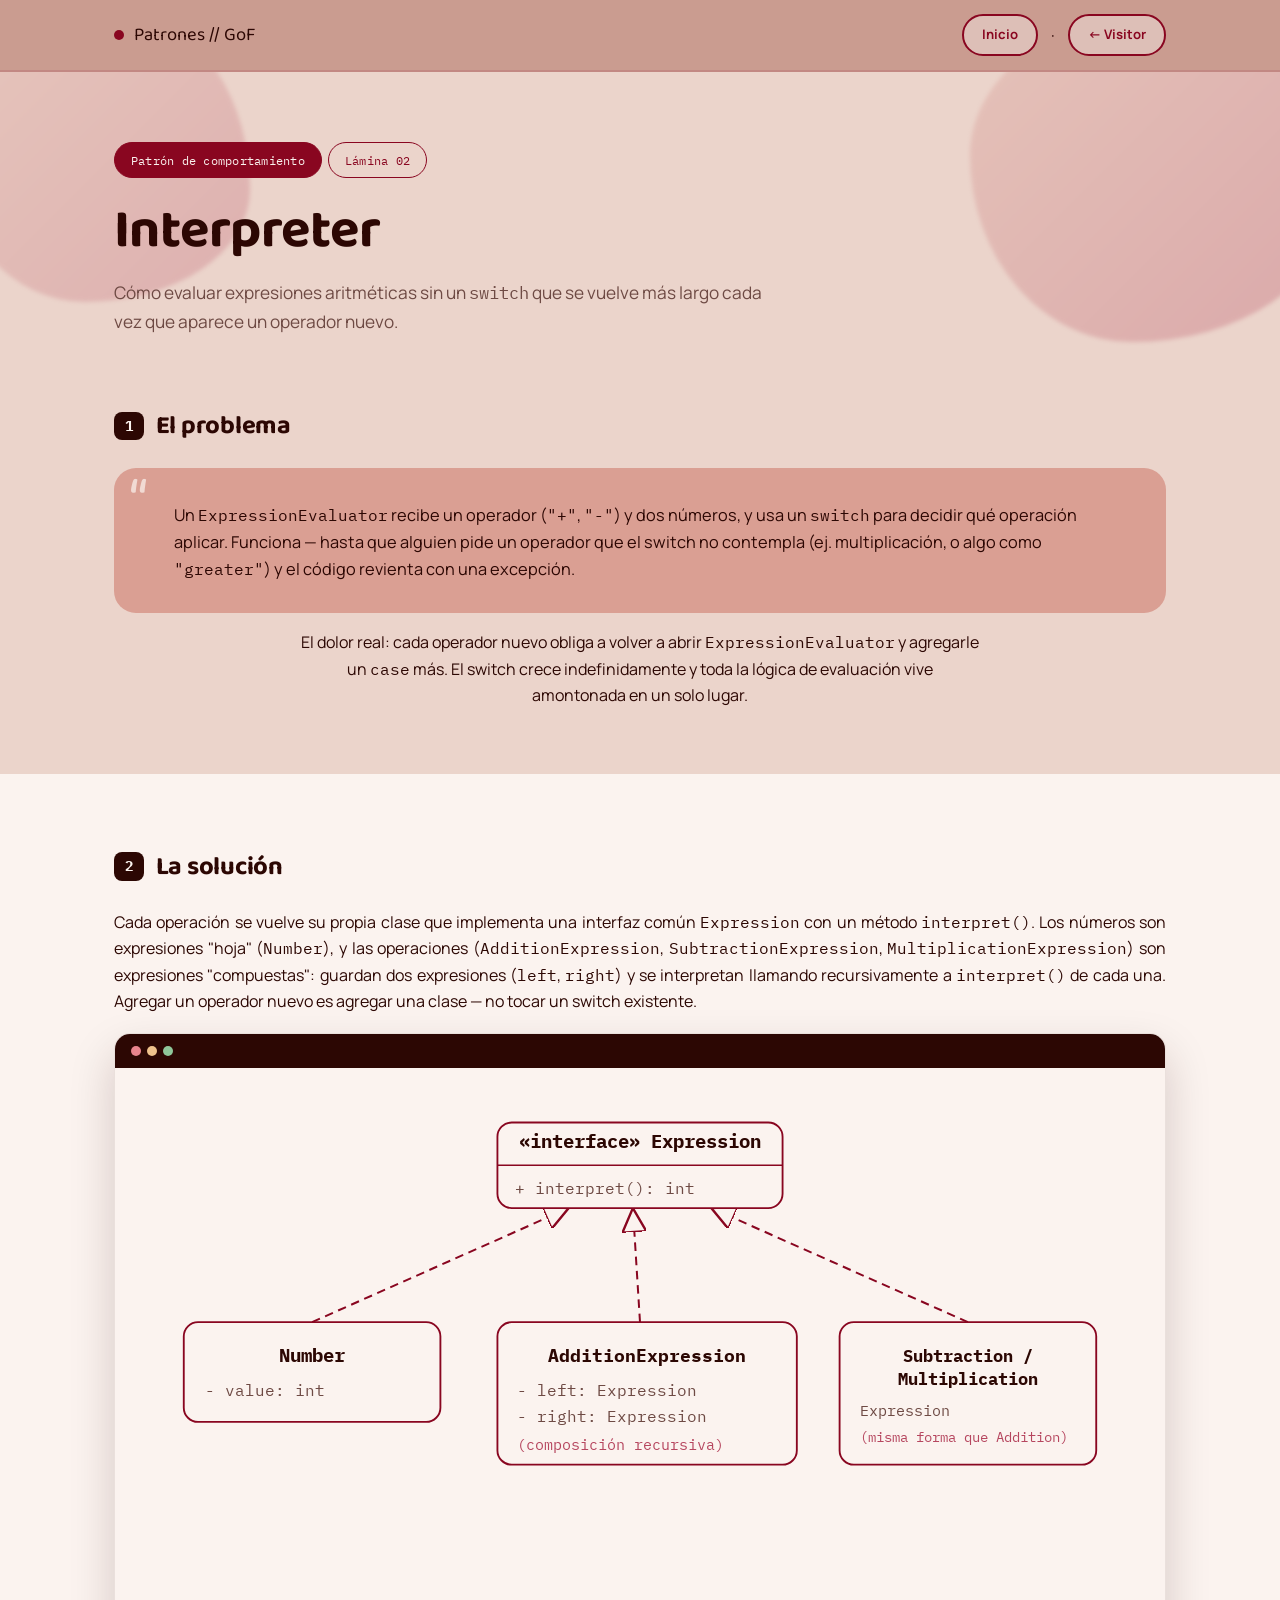
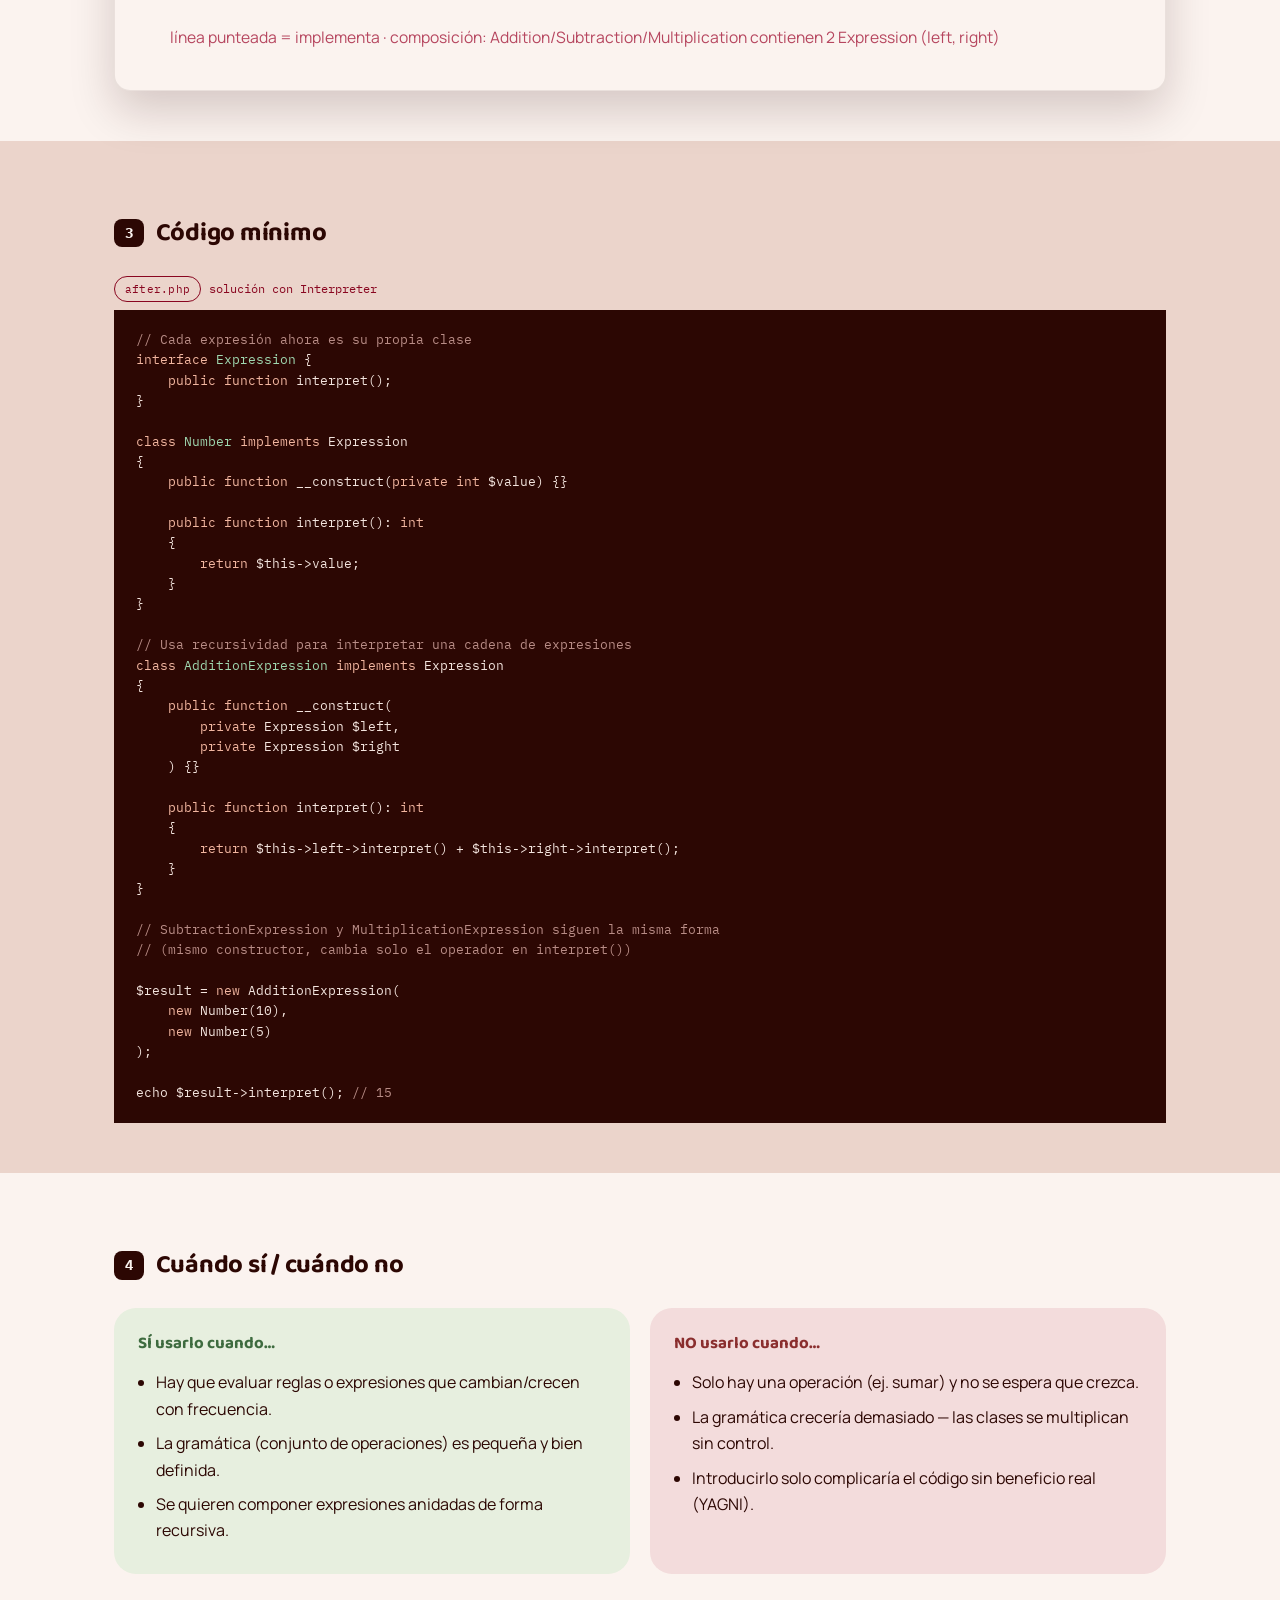
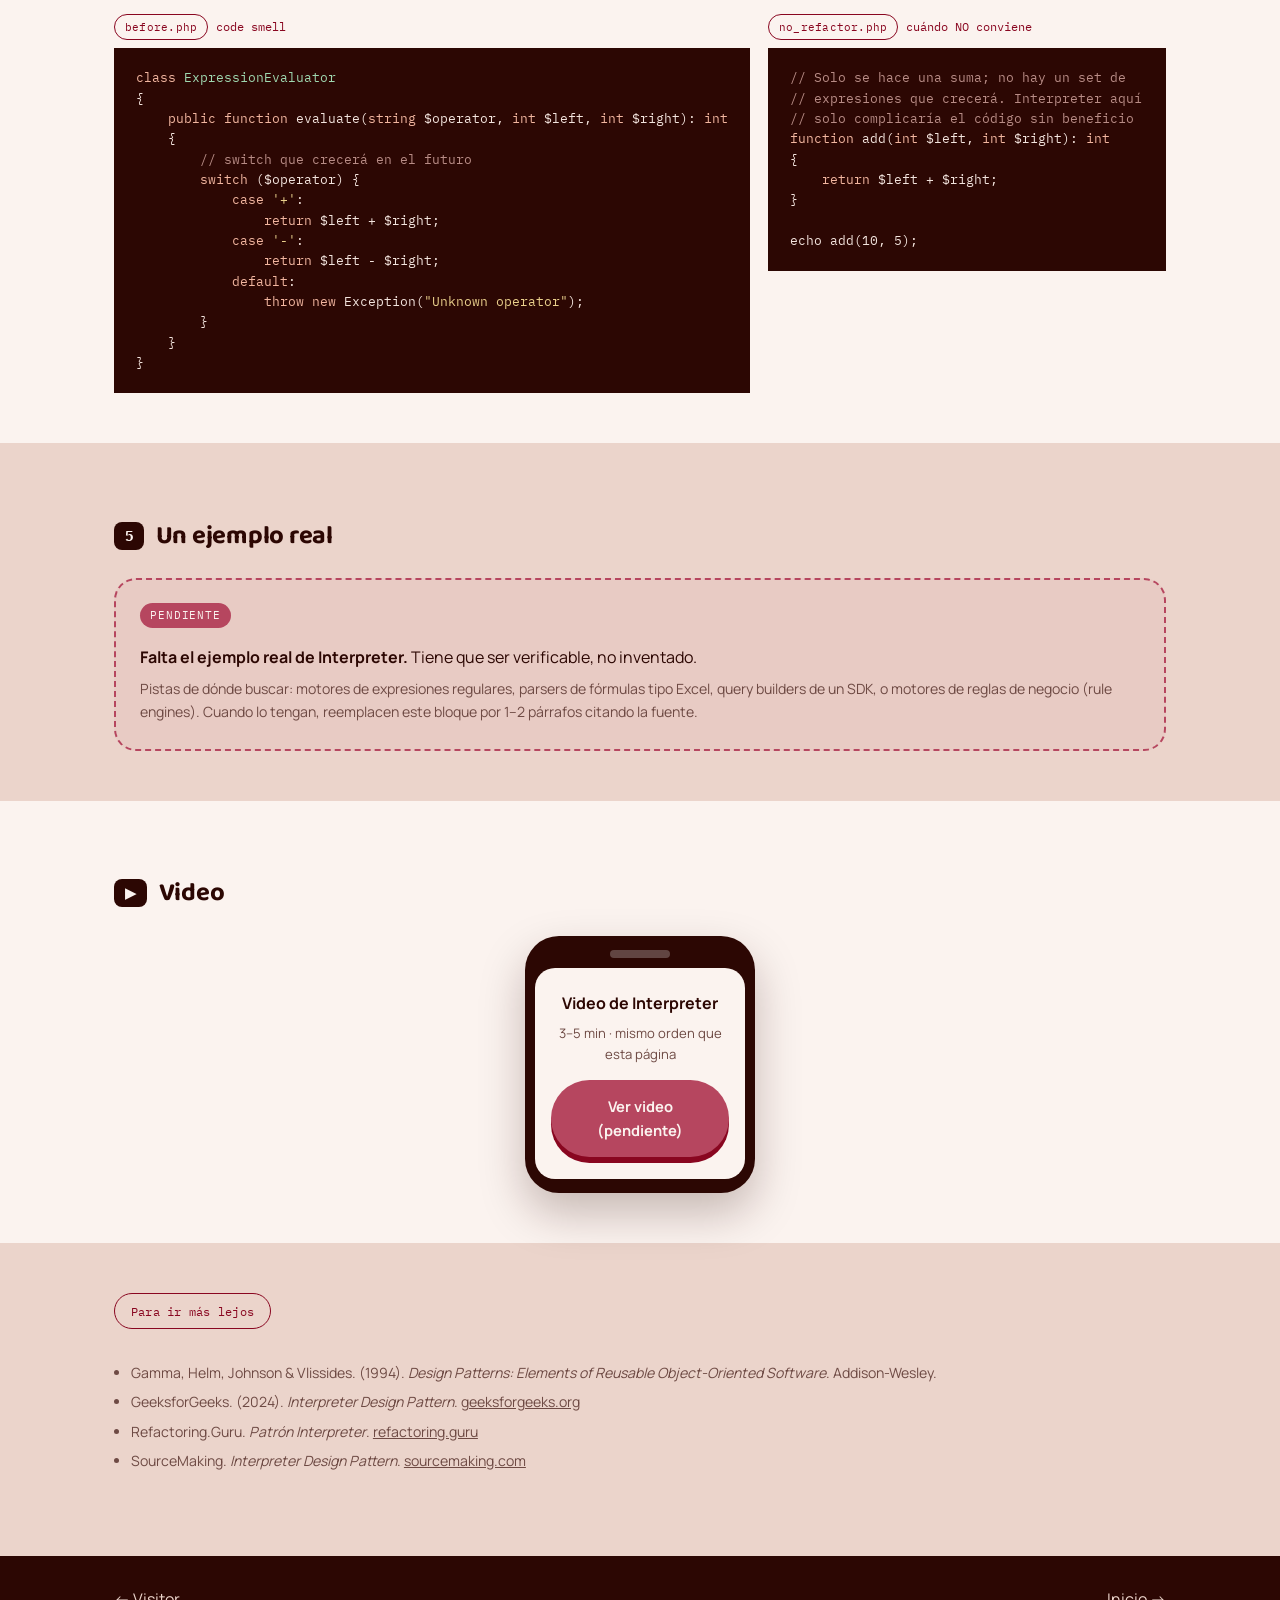
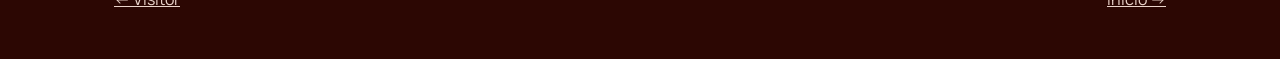
==== interpreter.html @ 47b6f1de "Inicio de sitio patrones" ====
<!doctype html>
<html lang="es">
<head>
<meta charset="UTF-8">
<meta name="viewport" content="width=device-width, initial-scale=1">
<title>Interpreter — Patrones de Diseño</title>
<meta name="description" content="Patrón de diseño Interpreter: el problema, la solución, código mínimo, cuándo usarlo y un ejemplo real.">
<link rel="stylesheet" href="style.css">
</head>
<body>

<header class="site">
  <div class="wrap">
    <div class="brand"><span class="dot"></span> Patrones // GoF</div>
    <nav class="crumbs"><a href="index.html">Inicio</a> &nbsp;·&nbsp; <a href="visitor.html">← Visitor</a></nav>
  </div>
</header>

<main>
  <section class="hero" style="padding-bottom:20px;">
    <div class="blob b1" style="opacity:.3;"></div>
    <div class="blob b2" style="opacity:.25;"></div>
    <div class="wrap">
      <div class="pill-combo">
        <span class="pill solid">Patrón de comportamiento</span>
        <span class="pill">Lámina 02</span>
      </div>
      <h1>Interpreter</h1>
      <p class="lead">Cómo evaluar expresiones aritméticas sin un <code>switch</code>
        que se vuelve más largo cada vez que aparece un operador nuevo.</p>
    </div>
  </section>

  <section class="block" style="padding-top:10px;">
    <div class="wrap">
      <h2><span class="idx">1</span> El problema</h2>
      <div class="bigquote">
        <p>
          Un <code>ExpressionEvaluator</code> recibe un operador (<code>"+"</code>,
          <code>"-"</code>) y dos números, y usa un <code>switch</code> para decidir qué
          operación aplicar. Funciona — hasta que alguien pide un operador que el switch no
          contempla (ej. multiplicación, o algo como <code>"greater"</code>) y el código
          revienta con una excepción.
        </p>
      </div>
      <div class="body center">
        <p>
          El dolor real: cada operador nuevo obliga a volver a abrir
          <code>ExpressionEvaluator</code> y agregarle un <code>case</code> más. El switch
          crece indefinidamente y toda la lógica de evaluación vive amontonada en un solo
          lugar.
        </p>
      </div>
    </div>
  </section>

  <section class="block tint">
    <div class="wrap">
      <h2><span class="idx">2</span> La solución</h2>
      <div class="body wide">
        <p>
          Cada operación se vuelve su propia clase que implementa una interfaz común
          <code>Expression</code> con un método <code>interpret()</code>. Los números son
          expresiones "hoja" (<code>Number</code>), y las operaciones
          (<code>AdditionExpression</code>, <code>SubtractionExpression</code>,
          <code>MultiplicationExpression</code>) son expresiones "compuestas": guardan dos
          expresiones (<code>left</code>, <code>right</code>) y se interpretan llamando
          recursivamente a <code>interpret()</code> de cada una. Agregar un operador nuevo es
          agregar una clase — no tocar un switch existente.
        </p>
      </div>

      <div class="diagram-wrap">
        <div class="device-frame browser">
          <div class="chrome"><span></span><span></span><span></span></div>
          <div class="screen">
            <div class="diagram">
              <svg viewBox="0 0 700 400" xmlns="http://www.w3.org/2000/svg" role="img" aria-label="Diagrama de clases del patrón Interpreter aplicado a expresiones aritméticas">
                <defs>
                  <marker id="tri-i" markerWidth="14" markerHeight="12" refX="12" refY="6" orient="auto">
                    <path d="M0,0 L12,6 L0,12 Z" fill="#FBF3EF" stroke="#890620" stroke-width="1.2"/>
                  </marker>
                </defs>

                <!-- realization arrows -->
                <line x1="120" y1="160" x2="300" y2="80" stroke="#890620" stroke-width="1.4" stroke-dasharray="6 4" marker-end="url(#tri-i)"/>
                <line x1="350" y1="160" x2="345" y2="80" stroke="#890620" stroke-width="1.4" stroke-dasharray="6 4" marker-end="url(#tri-i)"/>
                <line x1="580" y1="160" x2="400" y2="80" stroke="#890620" stroke-width="1.4" stroke-dasharray="6 4" marker-end="url(#tri-i)"/>

                <g font-family="IBM Plex Mono">
                  <!-- Expression -->
                  <rect x="250" y="20" width="200" height="60" rx="10" fill="#FBF3EF" stroke="#890620" stroke-width="1.3"/>
                  <line x1="250" y1="50" x2="450" y2="50" stroke="#890620" stroke-width="1"/>
                  <text x="350" y="38" text-anchor="middle" fill="#2C0703" font-size="13.5" font-weight="700">«interface» Expression</text>
                  <text x="262" y="70" fill="#6E4A44" font-size="11">+ interpret(): int</text>

                  <!-- Number -->
                  <rect x="30" y="160" width="180" height="70" rx="10" fill="#FBF3EF" stroke="#890620" stroke-width="1.3"/>
                  <text x="120" y="188" text-anchor="middle" fill="#2C0703" font-size="13" font-weight="700">Number</text>
                  <text x="45" y="212" fill="#6E4A44" font-size="11">- value: int</text>

                  <!-- AdditionExpression -->
                  <rect x="250" y="160" width="210" height="100" rx="10" fill="#FBF3EF" stroke="#890620" stroke-width="1.3"/>
                  <text x="355" y="188" text-anchor="middle" fill="#2C0703" font-size="12.5" font-weight="700">AdditionExpression</text>
                  <text x="264" y="212" fill="#6E4A44" font-size="11">- left: Expression</text>
                  <text x="264" y="230" fill="#6E4A44" font-size="11">- right: Expression</text>
                  <text x="264" y="250" fill="#B6465F" font-size="10.5">(composición recursiva)</text>

                  <!-- Subtraction / Multiplication -->
                  <rect x="490" y="160" width="180" height="100" rx="10" fill="#FBF3EF" stroke="#890620" stroke-width="1.3"/>
                  <text x="580" y="188" text-anchor="middle" fill="#2C0703" font-size="12" font-weight="700">Subtraction /</text>
                  <text x="580" y="204" text-anchor="middle" fill="#2C0703" font-size="12" font-weight="700">Multiplication</text>
                  <text x="504" y="226" fill="#6E4A44" font-size="10.5">Expression</text>
                  <text x="504" y="244" fill="#B6465F" font-size="10">(misma forma que Addition)</text>
                </g>
                <text x="20" y="385" fill="#B6465F" font-size="11">línea punteada = implementa · composición: Addition/Subtraction/Multiplication contienen 2 Expression (left, right)</text>
              </svg>
            </div>
          </div>
        </div>
      </div>
    </div>
  </section>

  <section class="block">
    <div class="wrap">
      <h2><span class="idx">3</span> Código mínimo</h2>
      <div class="codewindow">
        <div class="label"><span class="pill">after.php</span> solución con Interpreter</div>
        <pre><span class="cm">// Cada expresión ahora es su propia clase</span>
<span class="kw">interface</span> <span class="cls">Expression</span> {
    <span class="kw">public function</span> interpret();
}

<span class="kw">class</span> <span class="cls">Number</span> <span class="kw">implements</span> Expression
{
    <span class="kw">public function</span> __construct(<span class="kw">private int</span> $value) {}

    <span class="kw">public function</span> interpret(): <span class="kw">int</span>
    {
        <span class="kw">return</span> $this->value;
    }
}

<span class="cm">// Usa recursividad para interpretar una cadena de expresiones</span>
<span class="kw">class</span> <span class="cls">AdditionExpression</span> <span class="kw">implements</span> Expression
{
    <span class="kw">public function</span> __construct(
        <span class="kw">private</span> Expression $left,
        <span class="kw">private</span> Expression $right
    ) {}

    <span class="kw">public function</span> interpret(): <span class="kw">int</span>
    {
        <span class="kw">return</span> $this->left->interpret() + $this->right->interpret();
    }
}

<span class="cm">// SubtractionExpression y MultiplicationExpression siguen la misma forma</span>
<span class="cm">// (mismo constructor, cambia solo el operador en interpret())</span>

$result = <span class="kw">new</span> AdditionExpression(
    <span class="kw">new</span> Number(10),
    <span class="kw">new</span> Number(5)
);

echo $result->interpret(); <span class="cm">// 15</span></pre>
      </div>
    </div>
  </section>

  <section class="block tint">
    <div class="wrap">
      <h2><span class="idx">4</span> Cuándo sí / cuándo no</h2>
      <div class="grid2">
        <div class="col si">
          <h4>SÍ usarlo cuando…</h4>
          <ul>
            <li>Hay que evaluar reglas o expresiones que cambian/crecen con frecuencia.</li>
            <li>La gramática (conjunto de operaciones) es pequeña y bien definida.</li>
            <li>Se quieren componer expresiones anidadas de forma recursiva.</li>
          </ul>
        </div>
        <div class="col no">
          <h4>NO usarlo cuando…</h4>
          <ul>
            <li>Solo hay una operación (ej. sumar) y no se espera que crezca.</li>
            <li>La gramática crecería demasiado — las clases se multiplican sin control.</li>
            <li>Introducirlo solo complicaría el código sin beneficio real (YAGNI).</li>
          </ul>
        </div>
      </div>

      <div class="codepair">
        <div class="codewindow">
          <div class="label"><span class="pill">before.php</span> code smell</div>
          <pre><span class="kw">class</span> <span class="cls">ExpressionEvaluator</span>
{
    <span class="kw">public function</span> evaluate(<span class="kw">string</span> $operator, <span class="kw">int</span> $left, <span class="kw">int</span> $right): <span class="kw">int</span>
    {
        <span class="cm">// switch que crecerá en el futuro</span>
        <span class="kw">switch</span> ($operator) {
            <span class="kw">case</span> <span class="str">'+'</span>:
                <span class="kw">return</span> $left + $right;
            <span class="kw">case</span> <span class="str">'-'</span>:
                <span class="kw">return</span> $left - $right;
            <span class="kw">default</span>:
                <span class="kw">throw new</span> Exception(<span class="str">"Unknown operator"</span>);
        }
    }
}</pre>
        </div>
        <div class="codewindow">
          <div class="label"><span class="pill">no_refactor.php</span> cuándo NO conviene</div>
          <pre><span class="cm">// Solo se hace una suma; no hay un set de
// expresiones que crecerá. Interpreter aquí
// solo complicaría el código sin beneficio</span>
<span class="kw">function</span> add(<span class="kw">int</span> $left, <span class="kw">int</span> $right): <span class="kw">int</span>
{
    <span class="kw">return</span> $left + $right;
}

echo add(10, 5);</pre>
        </div>
      </div>
    </div>
  </section>

  <section class="block">
    <div class="wrap">
      <h2><span class="idx">5</span> Un ejemplo real</h2>
      <div class="pending">
        <span class="flag">Pendiente</span>
        <p><strong>Falta el ejemplo real de Interpreter.</strong> Tiene que ser verificable, no inventado.</p>
        <p class="howto">Pistas de dónde buscar: motores de expresiones regulares, parsers de
          fórmulas tipo Excel, query builders de un SDK, o motores de reglas de negocio (rule
          engines). Cuando lo tengan, reemplacen este bloque por 1–2 párrafos citando la fuente.</p>
      </div>
    </div>
  </section>

  <section class="block tint">
    <div class="wrap">
      <h2><span class="idx">▶</span> Video</h2>
      <div class="videoblock">
        <div class="device-frame phone">
          <div class="notch"></div>
          <div class="screen">
            <strong>Video de Interpreter</strong>
            <span>3–5 min · mismo orden que esta página</span>
            <!-- PENDIENTE: reemplazar href="#" por el link real -->
            <a class="btn primary" href="#" target="_blank" rel="noopener" style="width:100%; justify-content:center;">Ver video (pendiente)</a>
          </div>
        </div>
      </div>
    </div>
  </section>

  <section class="block">
    <div class="wrap">
      <div class="pill-combo"><span class="pill">Para ir más lejos</span></div>
      <ul class="sources">
        <li>Gamma, Helm, Johnson &amp; Vlissides. (1994). <em>Design Patterns: Elements of Reusable Object-Oriented Software</em>. Addison-Wesley.</li>
        <li>GeeksforGeeks. (2024). <em>Interpreter Design Pattern</em>. <a href="https://www.geeksforgeeks.org/interpreter-design-pattern/" target="_blank" rel="noopener">geeksforgeeks.org</a></li>
        <li>Refactoring.Guru. <em>Patrón Interpreter</em>. <a href="https://refactoring.guru/es/design-patterns/interpreter" target="_blank" rel="noopener">refactoring.guru</a></li>
        <li>SourceMaking. <em>Interpreter Design Pattern</em>. <a href="https://sourcemaking.com/design_patterns/interpreter" target="_blank" rel="noopener">sourcemaking.com</a></li>
      </ul>
    </div>
  </section>
</main>

<footer class="site">
  <div class="wrap">
    <a href="visitor.html">← Visitor</a>
    <a href="index.html">Inicio →</a>
  </div>
</footer>

</body>
</html>
---- style.css ----
/* ============================================================
   PATRONES DE DISEÑO — hoja de estilos
   Paleta: almond-silk / rosy-taupe / berry-crush / burgundy / rich-mahogany
   Estilo: cálido, tarjetas de color sólido, ventanas "mockup"
   (navegador / celular), píldoras de dos tonos, citas grandes.
   ============================================================ */

@import url('https://fonts.googleapis.com/css2?family=Baloo+2:wght@500;700;800&family=Manrope:wght@400;500;600;700;800&family=IBM+Plex+Mono:wght@400;500;600;700&display=swap');

:root{
  --almond-silk:   #EBD4CB;
  --rosy-taupe:    #DA9F93;
  --berry-crush:   #B6465F;
  --burgundy:      #890620;
  --rich-mahogany: #2C0703;

  --ink:    var(--rich-mahogany);
  --muted:  #6E4A44;
  --paper:  #FBF3EF;
  --radius: 22px;
  --maxw:   1100px;
}

*{ box-sizing: border-box; }
html{ scroll-behavior: smooth; }

body{
  margin:0;
  background: var(--almond-silk);
  color: var(--ink);
  font-family: 'Manrope', system-ui, sans-serif;
  line-height: 1.65;
  -webkit-font-smoothing: antialiased;
}

h1,h2,h3,.display{ font-family: 'Baloo 2', system-ui, sans-serif; font-weight:700; letter-spacing:-.01em; }
.mono, code{ font-family: 'IBM Plex Mono', ui-monospace, monospace; }

a{ color: var(--burgundy); }
a:focus-visible, button:focus-visible{ outline: 2px solid var(--berry-crush); outline-offset:3px; }

.wrap{ max-width: var(--maxw); margin:0 auto; padding: 0 24px; }

/* ---------- nav ---------- */
header.site{
  position: sticky; top:0; z-index: 30;
  background: rgba(199,151,139,0.92);
  backdrop-filter: blur(8px);
  border-bottom: 2px solid rgba(137,6,32,0.12);
  padding: 14px 0;
}
header.site .wrap{ display:flex; align-items:center; justify-content:space-between; gap:16px; flex-wrap:wrap; }
.brand{ display:flex; align-items:center; gap:10px; font-family:'Baloo 2'; font-size:1.15rem; color: var(--rich-mahogany); }
.brand .dot{ width:10px; height:10px; border-radius:50%; background: var(--burgundy); display:inline-block; }
nav.crumbs{ display:flex; align-items:center; gap:10px; flex-wrap:wrap; }
nav.crumbs a{
  display:inline-flex; align-items:center;
  padding: 8px 18px; border-radius: 999px;
  border: 2px solid var(--burgundy); color: var(--burgundy);
  font-family:'Manrope'; font-weight:700; font-size:.82rem;
  text-decoration:none; background: rgba(251,243,239,0.4);
  transition: transform .15s ease, background .15s ease, color .15s ease;
}
nav.crumbs a:hover{
  background: var(--burgundy); color: var(--paper);
  text-decoration:none; transform: translateY(-1px);
}

/* ---------- pill badges (two-tone, like "Talk (Nerdy) to Us") ---------- */
.pill-combo{ display:inline-flex; align-items:center; gap:6px; margin-bottom: 18px; flex-wrap:wrap; }
.pill{
  display:inline-block; padding: 7px 16px; border-radius: 999px;
  font-family:'IBM Plex Mono'; font-size:.78rem; letter-spacing:.02em;
  border: 1.5px solid var(--burgundy); color: var(--burgundy);
}
.pill.solid{ background: var(--burgundy); color: var(--paper); border-color: var(--burgundy); }
.pill.taupe{ background: var(--rosy-taupe); border-color: var(--rosy-taupe); color: var(--rich-mahogany); }

/* ---------- buttons ---------- */
.btn{
  display:inline-flex; align-items:center; gap:8px;
  padding: 12px 22px; border-radius: 999px;
  font-family:'Manrope'; font-weight:700; font-size:.92rem;
  text-decoration:none; border: 2px solid transparent;
  transition: transform .15s ease, box-shadow .15s ease;
}
.btn:hover{ transform: translateY(-2px); text-decoration:none; }
.btn.primary{ background: var(--berry-crush); color: var(--paper); box-shadow: 0 6px 0 var(--burgundy); }
.btn.primary:hover{ box-shadow: 0 3px 0 var(--burgundy); }
.btn.ghost{ background: transparent; border-color: var(--burgundy); color: var(--burgundy); }

/* ---------- hero with organic blob ---------- */
.hero{ position: relative; padding: 70px 0 30px; overflow: hidden; }
.blob{
  position:absolute; z-index:0; opacity:.5;
  width: 360px; height: 340px;
  background: linear-gradient(135deg, var(--rosy-taupe), var(--berry-crush));
  border-radius: 62% 38% 55% 45% / 45% 60% 40% 55%;
  filter: blur(2px);
}
.blob.b1{ top:-70px; right:-50px; }
.blob.b2{ width:300px; height:280px; top:-50px; left:-50px; opacity:.4; }
.hero .wrap{ position:relative; z-index:1; }
.hero h1{ font-size: clamp(2.1rem, 5vw, 3.4rem); line-height:1.08; margin:.1em 0 .35em; color: var(--rich-mahogany); }
.hero p.lead{ max-width: 60ch; font-size: 1.08rem; color: var(--muted); }
.hero .actions{ margin-top: 26px; display:flex; gap:14px; flex-wrap:wrap; }

/* ---------- device frames (signature element) ---------- */
.device-frame.browser{
  background: var(--paper);
  border-radius: 16px;
  box-shadow: 0 20px 45px rgba(44,7,3,0.18);
  overflow: hidden;
  border: 1px solid rgba(44,7,3,0.08);
}
.device-frame.browser .chrome{
  display:flex; align-items:center; gap:6px;
  padding: 12px 16px; background: var(--rich-mahogany);
}
.device-frame.browser .chrome span{ width:10px; height:10px; border-radius:50%; display:inline-block; }
.device-frame.browser .chrome span:nth-child(1){ background:#E8848D; }
.device-frame.browser .chrome span:nth-child(2){ background:#EFC28C; }
.device-frame.browser .chrome span:nth-child(3){ background:#8FC79A; }
.device-frame.browser .screen{ padding: 26px; }

.device-frame.phone{
  width: 230px; margin: 0 auto;
  background: var(--rich-mahogany);
  border-radius: 34px;
  padding: 14px 10px;
  box-shadow: 0 20px 45px rgba(44,7,3,0.25);
}
.device-frame.phone .notch{ width:60px; height:8px; background: rgba(255,255,255,0.25); border-radius: 999px; margin: 0 auto 10px; }
.device-frame.phone .screen{ background: var(--paper); border-radius: 20px; padding: 22px 16px; text-align:center; }

/* ---------- card grid (index page) ---------- */
.sheets{ display:grid; grid-template-columns: 1fr 1fr; gap: 22px; margin: 40px 0; }
@media (max-width:720px){ .sheets{ grid-template-columns: 1fr; } }
.sheet{
  display:block; text-decoration:none;
  border-radius: var(--radius);
  padding: 30px;
  color: var(--paper);
  position: relative;
  transition: transform .15s ease;
}
.sheet:hover{ transform: translateY(-4px); text-decoration:none; }
.sheet.c1{ background: linear-gradient(145deg, var(--burgundy), var(--rich-mahogany)); }
.sheet.c2{ background: linear-gradient(145deg, var(--berry-crush), var(--burgundy)); }
.sheet .tag{ font-family:'IBM Plex Mono'; font-size:.72rem; opacity:.75; }
.sheet h3{ font-size:1.7rem; margin:.35em 0 .3em; color: var(--paper); }
.sheet p{ opacity:.9; margin:0; font-size:.95rem; }
.sheet .go{ display:inline-block; margin-top:16px; font-family:'IBM Plex Mono'; font-size:.8rem; }

/* ---------- sections ---------- */
section.block{ padding: 50px 0; }
section.block.tint{ background: var(--paper); }
section.block h2{
  font-size: 1.6rem; display:flex; align-items:center; gap:12px; color: var(--rich-mahogany);
}
section.block h2 .idx{
  font-family:'IBM Plex Mono'; background: var(--rich-mahogany); color: var(--paper);
  padding: 3px 11px; border-radius: 8px; font-size:.85rem;
}
section.block .body{ margin-top:14px; }
section.block .body p{ max-width: 74ch; }

/* note below the "problema" quote card — centered */
section.block .body.center{ text-align:center; }
section.block .body.center p{ max-width: 68ch; margin-left:auto; margin-right:auto; }

/* "solución" paragraph — fills the full width instead of a narrow left column */
section.block .body.wide p{ max-width: none; text-align: justify; hyphens: auto; }

/* ---------- big quote (problem framing) ---------- */
.bigquote{
  position: relative;
  background: var(--rosy-taupe);
  border-radius: var(--radius);
  padding: 34px 34px 30px 60px;
  margin-top: 18px;
}
.bigquote::before{
  content:"\201C"; position:absolute; left:16px; top:2px;
  font-family:'Baloo 2'; font-size:4rem; color: var(--paper); opacity:.7; line-height:1;
}
.bigquote p{ margin:0; color: var(--rich-mahogany); font-size:1.02rem; }

/* ---------- when yes/no ---------- */
.grid2{ display:grid; grid-template-columns:1fr 1fr; gap:20px; margin-top:18px; }
@media (max-width:680px){ .grid2{ grid-template-columns:1fr; } }
.col{ border-radius: var(--radius); padding: 22px 24px; }
.col.si{ background: #E7EFDF; }
.col.no{ background: #F3DCDC; }
.col h4{ margin:0 0 12px; font-family:'Baloo 2'; font-size:1.05rem; }
.col.si h4{ color:#3E6B3F; }
.col.no h4{ color:#8A2E2E; }
.col ul{ margin:0; padding-left:1.1em; }
.col li{ margin-bottom:8px; }

/* ---------- code window ---------- */
.codewindow{ margin-top:18px; }
.codewindow .label{
  font-family:'IBM Plex Mono'; font-size:.75rem; color: var(--burgundy);
  margin-bottom:8px; display:flex; align-items:center; gap:8px;
}
.codewindow .label .pill{ padding:3px 10px; font-size:.7rem; }
.codewindow pre{
  margin:0; padding: 20px 22px; overflow-x:auto;
  font-family:'IBM Plex Mono'; font-size:.82rem; line-height:1.55;
  color: #F3E4DE; background: var(--rich-mahogany);
}
.codewindow .kw{ color:#F2B6A0; }
.codewindow .cls{ color:#9FD8B0; }
.codewindow .str{ color:#EAD08C; }
.codewindow .cm{ color:#B88C86; }

/* two smaller code windows side by side */
.codepair{ display:grid; grid-template-columns:1fr 1fr; gap:18px; margin-top:22px; }
@media (max-width:780px){ .codepair{ grid-template-columns:1fr; } }

/* ---------- diagram ---------- */
.diagram-wrap{ margin-top:18px; }
.diagram svg{ max-width:100%; height:auto; display:block; }

/* ---------- pending flag ---------- */
.pending{
  margin-top:16px; border-radius: var(--radius);
  border: 2px dashed var(--berry-crush);
  background: rgba(182,70,95,0.06);
  padding: 20px 24px;
}
.pending .flag{
  font-family:'IBM Plex Mono'; font-size:.7rem; text-transform:uppercase; letter-spacing:.08em;
  background: var(--berry-crush); color: var(--paper); padding:3px 10px; border-radius:999px;
  display:inline-block; margin-bottom:10px;
}
.pending p{ margin:.4em 0; }
.pending .howto{ color: var(--muted); font-size:.88rem; }

/* ---------- video (phone mockup) ---------- */
.videoblock{ margin-top:22px; display:flex; justify-content:center; }
.videoblock .screen strong{ display:block; margin-bottom:6px; color: var(--rich-mahogany); }
.videoblock .screen span{ display:block; font-size:.82rem; color: var(--muted); margin-bottom:14px; }

/* ---------- contributions table ---------- */
table.aportes{ width:100%; border-collapse: separate; border-spacing:0 10px; margin-top:14px; }
table.aportes th{ text-align:left; font-family:'IBM Plex Mono'; font-size:.72rem; letter-spacing:.06em; text-transform:uppercase; color: var(--burgundy); padding: 0 16px 6px; }
table.aportes td{ background: var(--paper); padding: 14px 16px; vertical-align:top; }
table.aportes tr td:first-child{ border-radius: 12px 0 0 12px; font-weight:700; }
table.aportes tr td:last-child{ border-radius: 0 12px 12px 0; }
table.aportes td.name{ color: var(--berry-crush); font-family:'IBM Plex Mono'; font-size:.88rem; }
table.aportes td.done{ color:#3E6B3F; font-family:'IBM Plex Mono'; font-size:.88rem; }

/* ---------- sources ---------- */
.sources{ margin-top:14px; padding-left:1.2em; color: var(--muted); font-size:.88rem; }
.sources li{ margin-bottom:6px; }
.sources a{ color: var(--muted); }
.sources a:hover{ color: var(--burgundy); }

/* ---------- title block ---------- */
.titleblock{ margin-top:30px; display:flex; gap:14px; flex-wrap:wrap; }
.titleblock .cell{ background: var(--paper); border-radius:14px; padding:12px 18px; min-width:150px; }
.titleblock .k{ display:block; font-family:'IBM Plex Mono'; font-size:.68rem; text-transform:uppercase; color: var(--muted); margin-bottom:4px; }
.titleblock .v{ font-weight:700; color: var(--rich-mahogany); }
.titleblock .v.fill{ color: var(--berry-crush); }

/* ---------- footer ---------- */
footer.site{ background: var(--rich-mahogany); color: var(--almond-silk); padding: 30px 0 46px; margin-top: 20px; }
footer.site .wrap{ display:flex; justify-content:space-between; gap:16px; flex-wrap:wrap; }
footer.site a{ color: var(--almond-silk); }
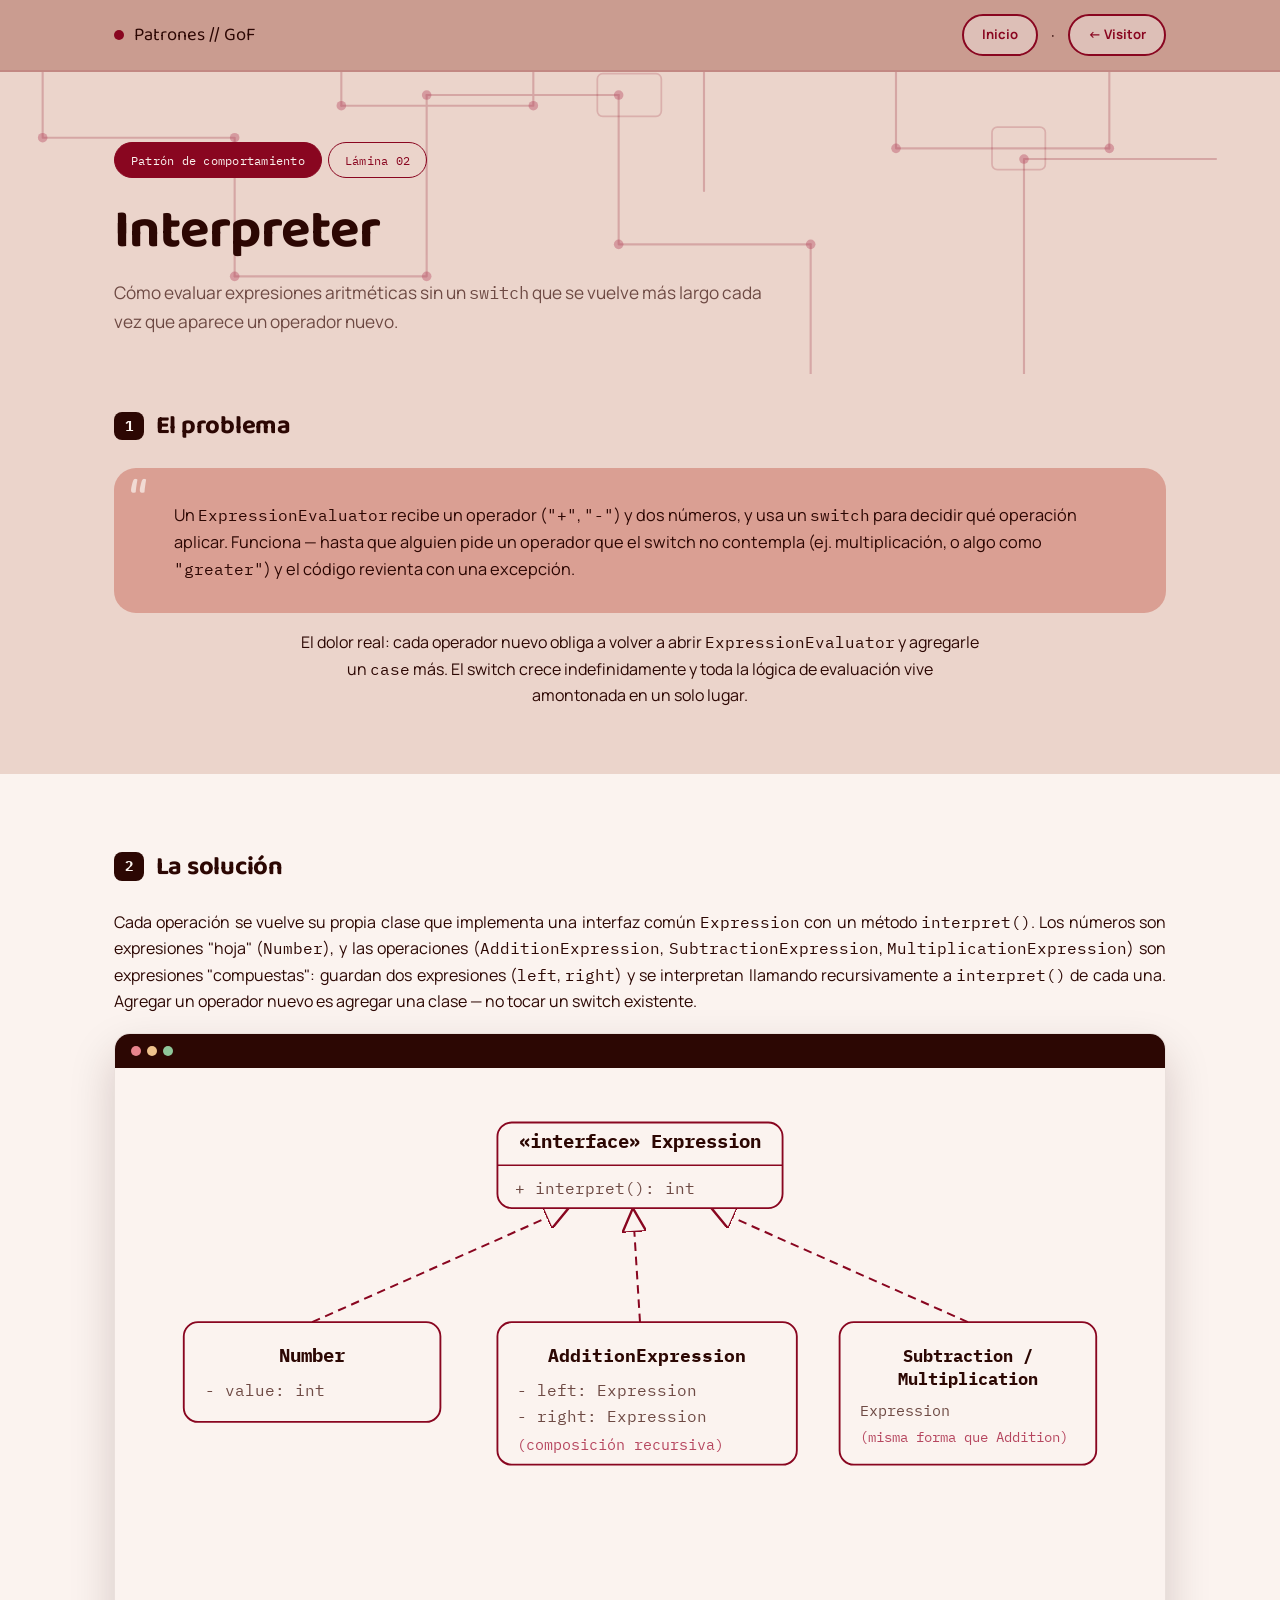
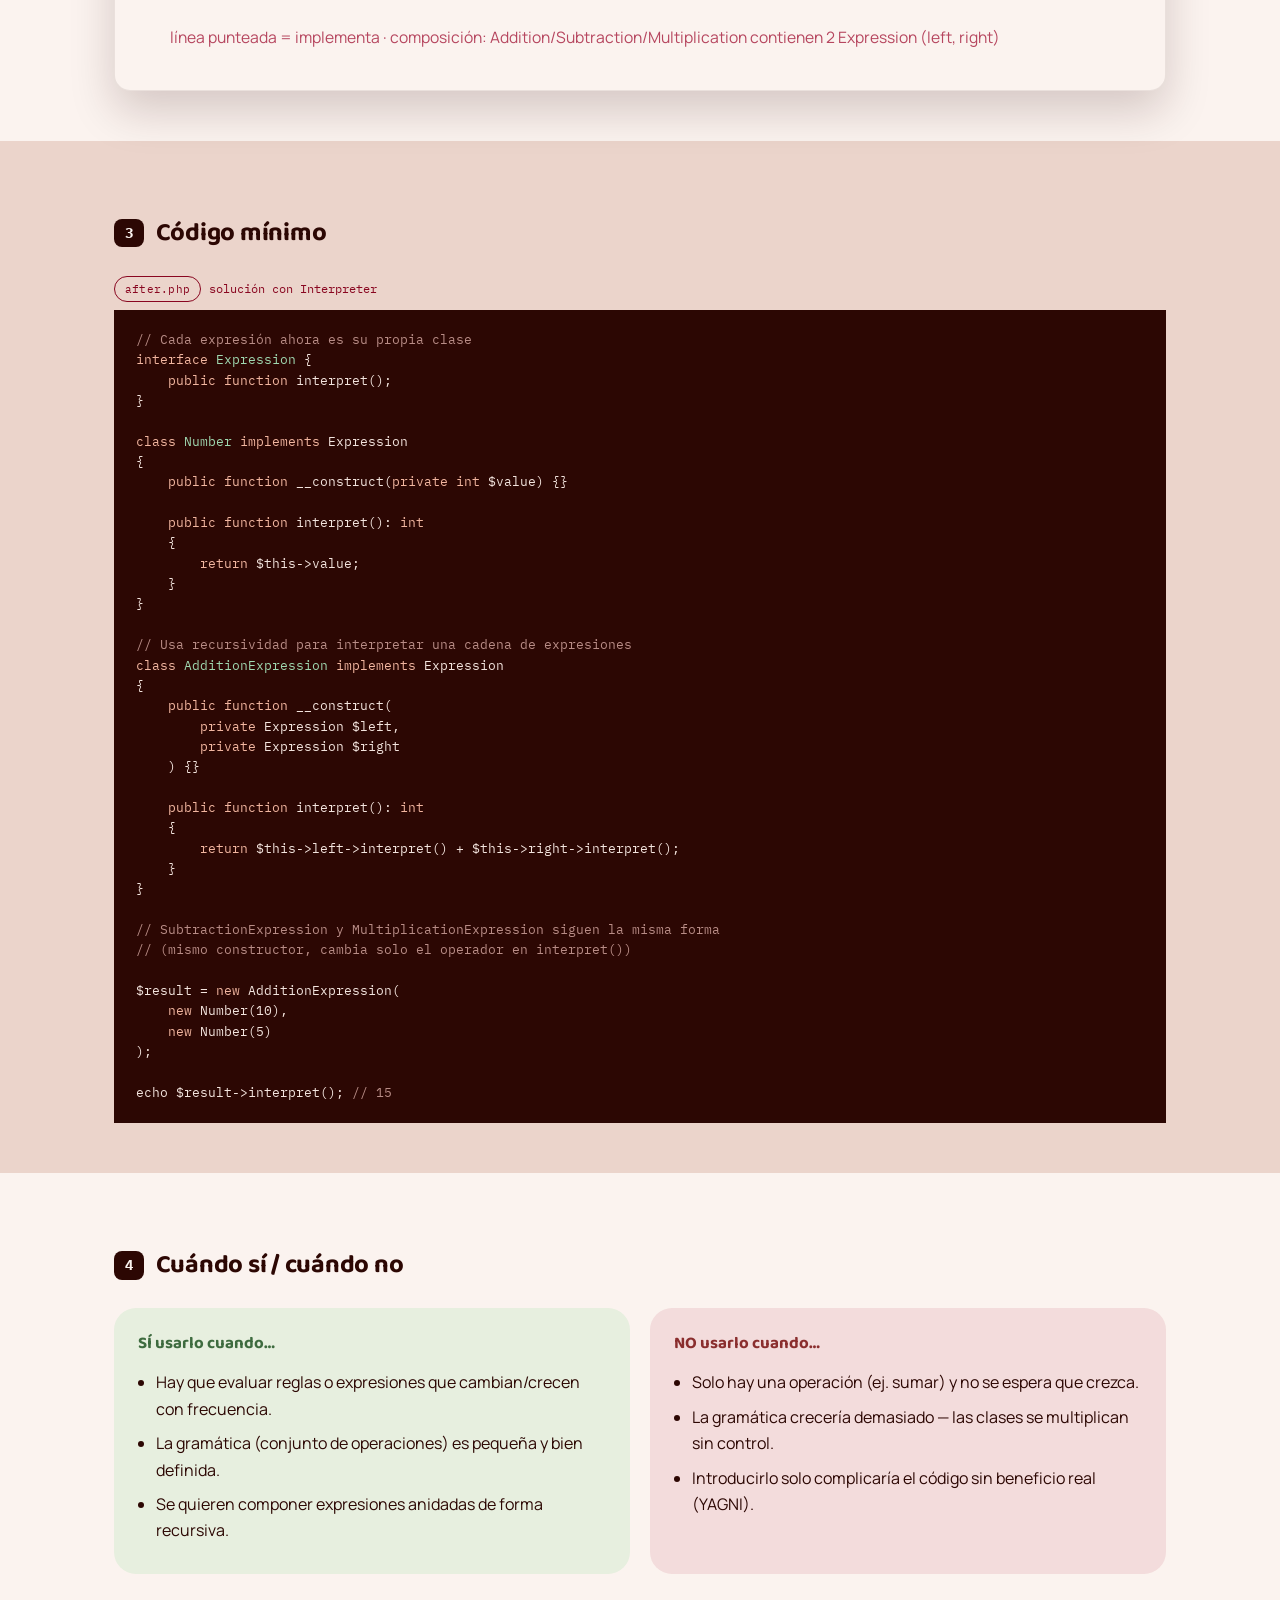
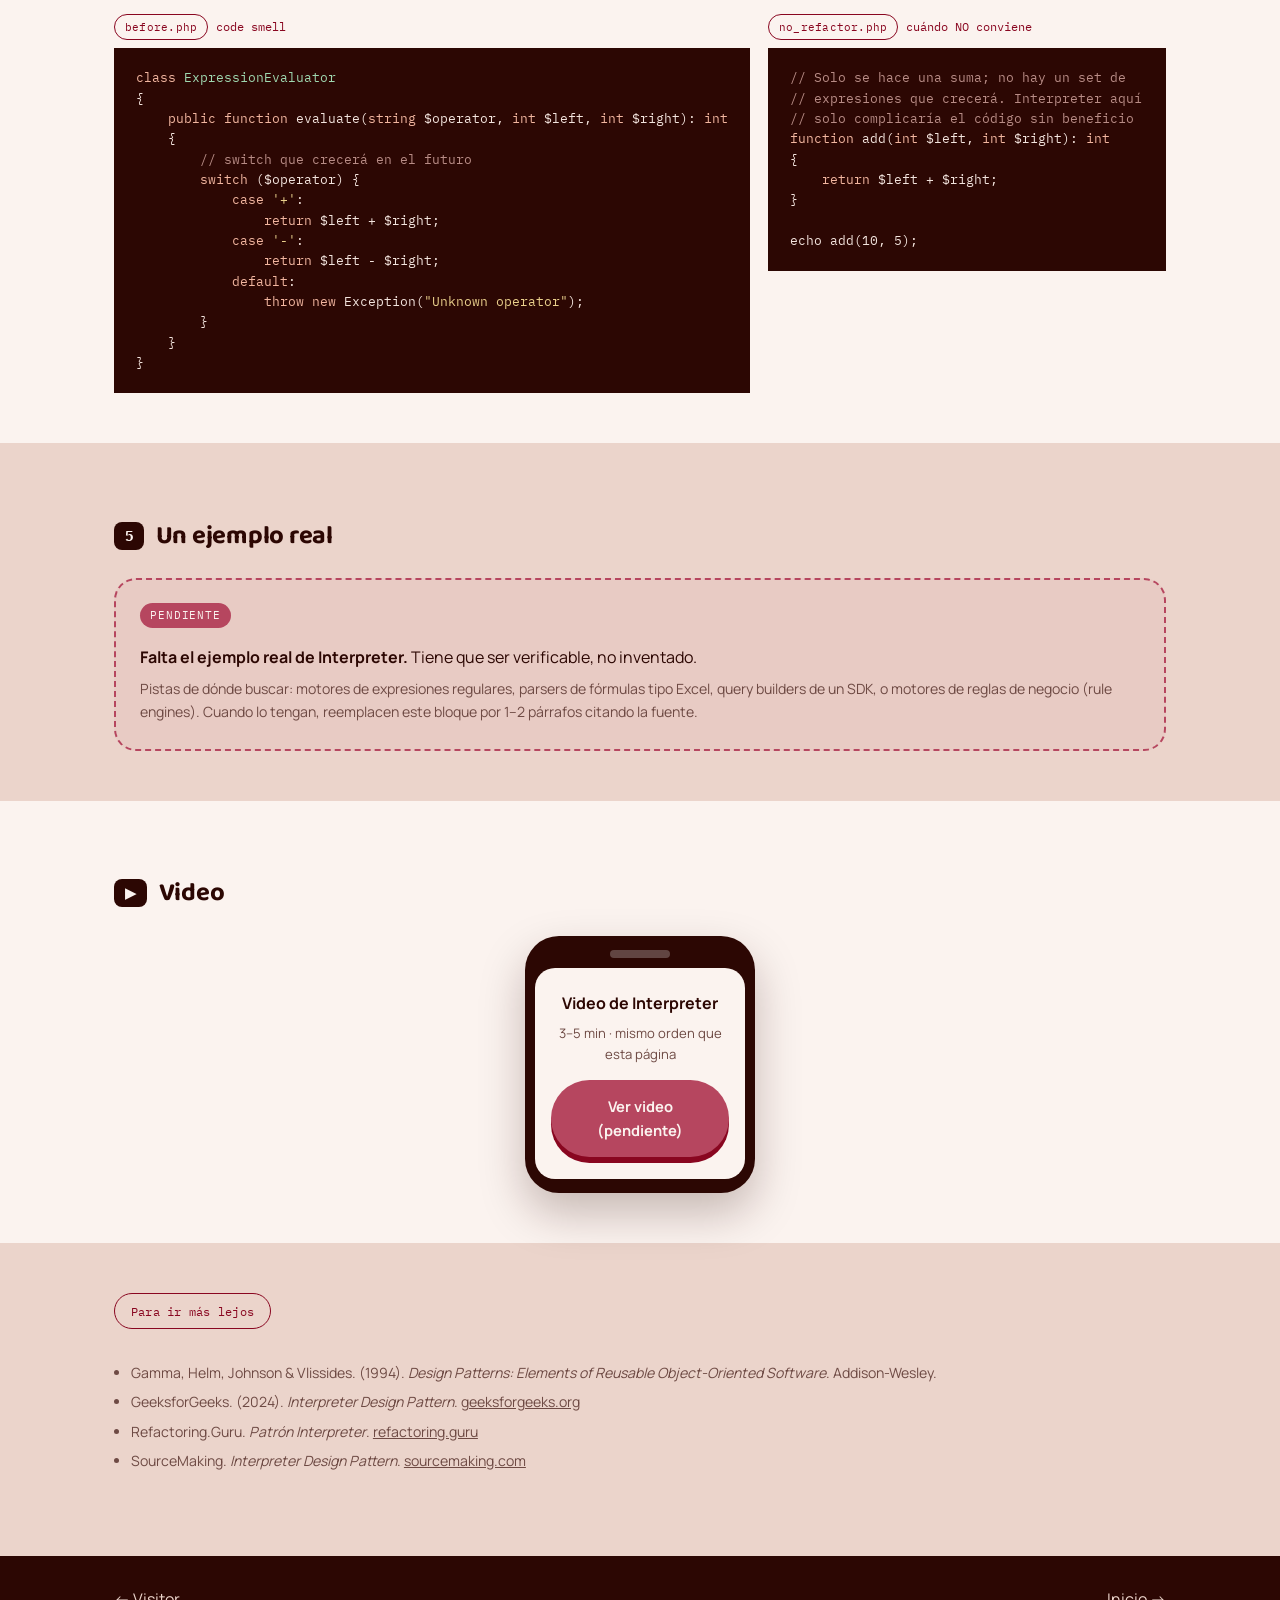
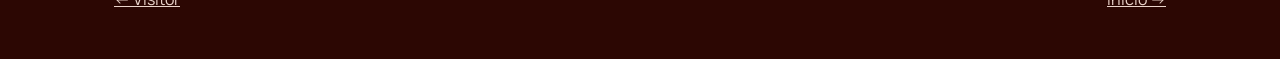
==== commit 64f9d465: "cambios" ====
--- a/interpreter.html
+++ b/interpreter.html
@@ -18,8 +18,47 @@
 
 <main>
   <section class="hero" style="padding-bottom:20px;">
-    <div class="blob b1" style="opacity:.3;"></div>
-    <div class="blob b2" style="opacity:.25;"></div>
+    <div class="circuit-bg">
+      <svg viewBox="0 0 1200 500" preserveAspectRatio="xMidYMid slice" xmlns="http://www.w3.org/2000/svg" aria-hidden="true">
+        <g fill="none" stroke="#890620" stroke-width="2" stroke-linecap="round" stroke-linejoin="round" opacity="0.22">
+          <polyline points="40,50 40,170 220,170 220,300"/>
+          <polyline points="220,300 400,300 400,130"/>
+          <polyline points="400,130 580,130"/>
+          <polyline points="580,130 580,270 760,270"/>
+          <polyline points="760,270 760,410 960,410"/>
+          <polyline points="960,410 960,190 1140,190"/>
+          <polyline points="140,40 320,40 320,140"/>
+          <polyline points="320,140 500,140 500,40 660,40"/>
+          <polyline points="660,40 660,220"/>
+          <polyline points="840,60 840,180 1040,180"/>
+          <polyline points="1040,180 1040,60 1180,60"/>
+          <polyline points="60,420 200,420 200,470"/>
+        </g>
+        <g fill="none" stroke="#890620" stroke-width="1.6" opacity="0.18">
+          <rect x="560" y="110" width="60" height="40" rx="5"/>
+          <rect x="930" y="160" width="50" height="40" rx="5"/>
+        </g>
+        <g fill="#B6465F" opacity="0.4">
+          <circle cx="40" cy="170" r="4.5"/>
+          <circle cx="220" cy="170" r="4.5"/>
+          <circle cx="220" cy="300" r="4.5"/>
+          <circle cx="400" cy="300" r="4.5"/>
+          <circle cx="400" cy="130" r="4.5"/>
+          <circle cx="580" cy="130" r="4.5"/>
+          <circle cx="580" cy="270" r="4.5"/>
+          <circle cx="760" cy="270" r="4.5"/>
+          <circle cx="760" cy="410" r="4.5"/>
+          <circle cx="960" cy="410" r="4.5"/>
+          <circle cx="960" cy="190" r="4.5"/>
+          <circle cx="320" cy="140" r="4.5"/>
+          <circle cx="500" cy="140" r="4.5"/>
+          <circle cx="500" cy="40" r="4.5"/>
+          <circle cx="840" cy="180" r="4.5"/>
+          <circle cx="1040" cy="180" r="4.5"/>
+          <circle cx="1040" cy="60" r="4.5"/>
+        </g>
+      </svg>
+    </div>
     <div class="wrap">
       <div class="pill-combo">
         <span class="pill solid">Patrón de comportamiento</span>
--- a/style.css
+++ b/style.css
@@ -91,15 +91,8 @@
 
 /* ---------- hero with organic blob ---------- */
 .hero{ position: relative; padding: 70px 0 30px; overflow: hidden; }
-.blob{
-  position:absolute; z-index:0; opacity:.5;
-  width: 360px; height: 340px;
-  background: linear-gradient(135deg, var(--rosy-taupe), var(--berry-crush));
-  border-radius: 62% 38% 55% 45% / 45% 60% 40% 55%;
-  filter: blur(2px);
-}
-.blob.b1{ top:-70px; right:-50px; }
-.blob.b2{ width:300px; height:280px; top:-50px; left:-50px; opacity:.4; }
+.circuit-bg{ position:absolute; inset:0; z-index:0; pointer-events:none; }
+.circuit-bg svg{ width:100%; height:100%; display:block; }
 .hero .wrap{ position:relative; z-index:1; }
 .hero h1{ font-size: clamp(2.1rem, 5vw, 3.4rem); line-height:1.08; margin:.1em 0 .35em; color: var(--rich-mahogany); }
 .hero p.lead{ max-width: 60ch; font-size: 1.08rem; color: var(--muted); }
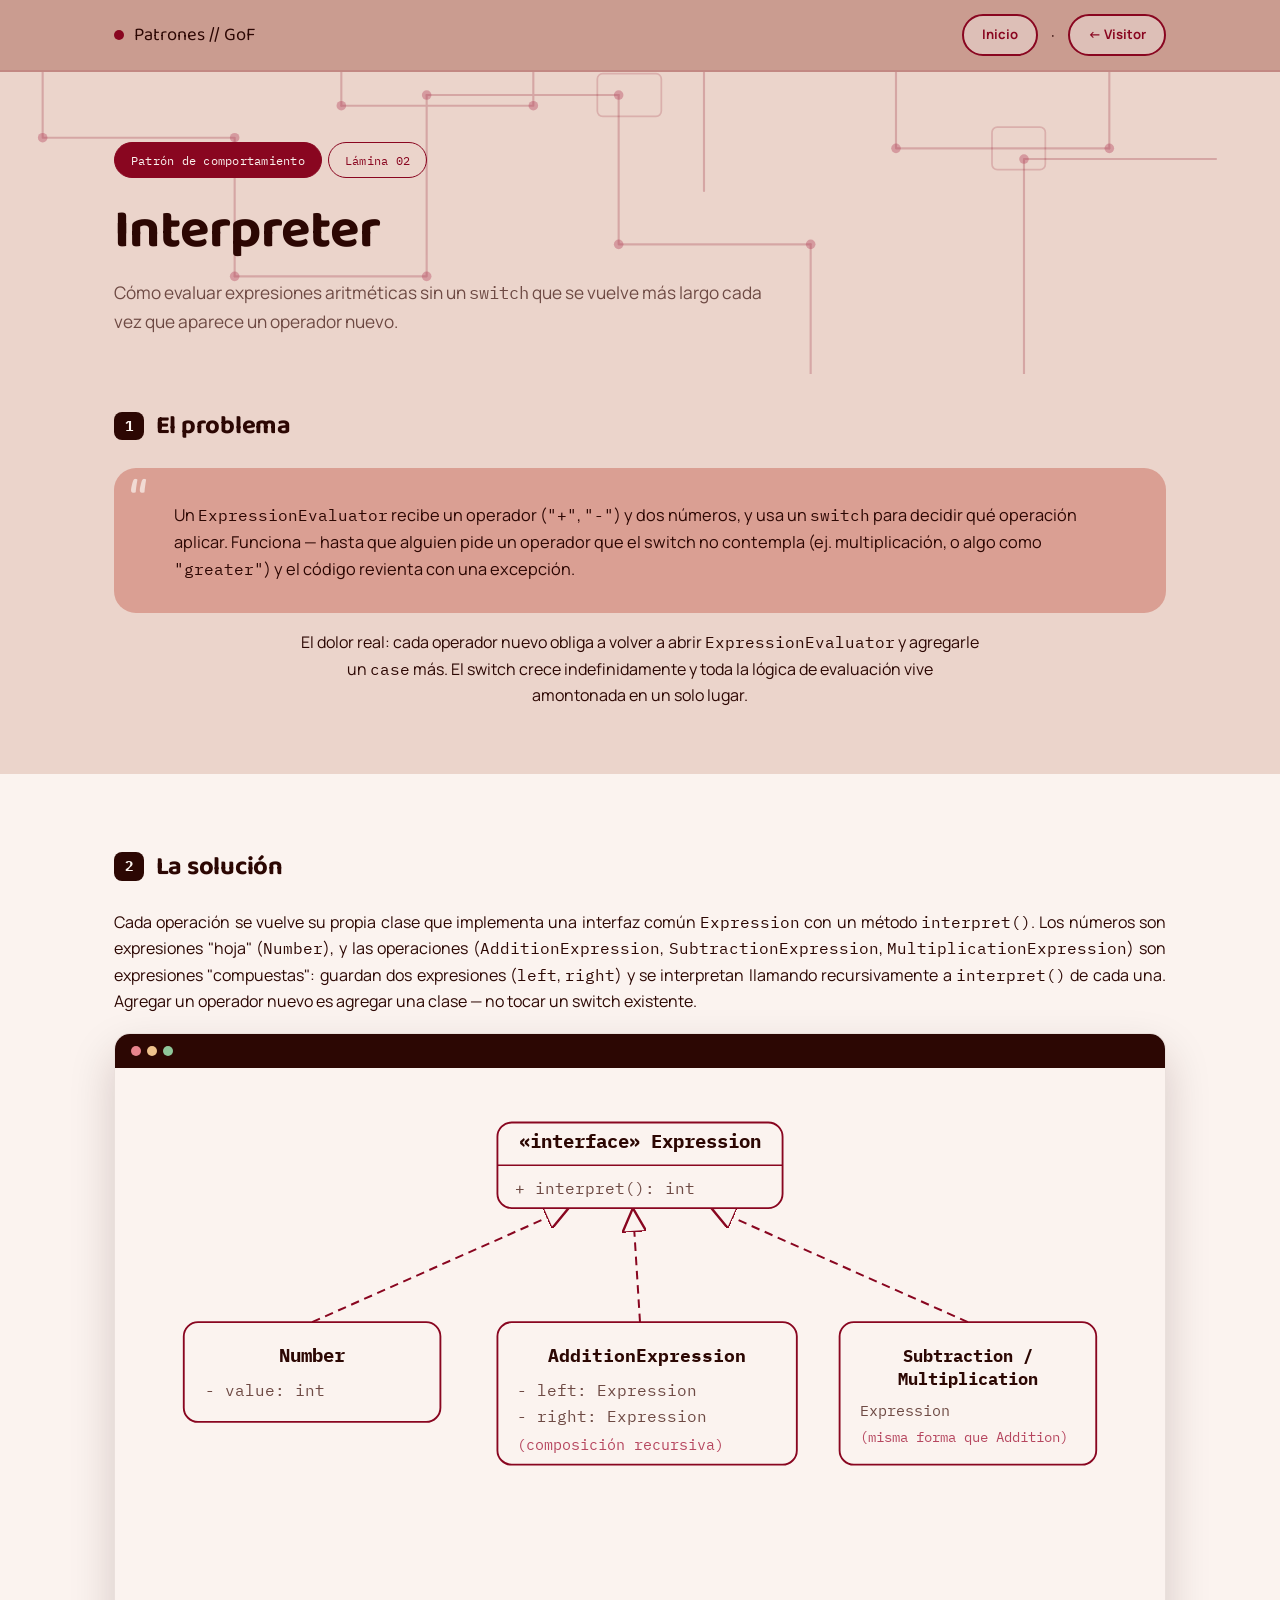
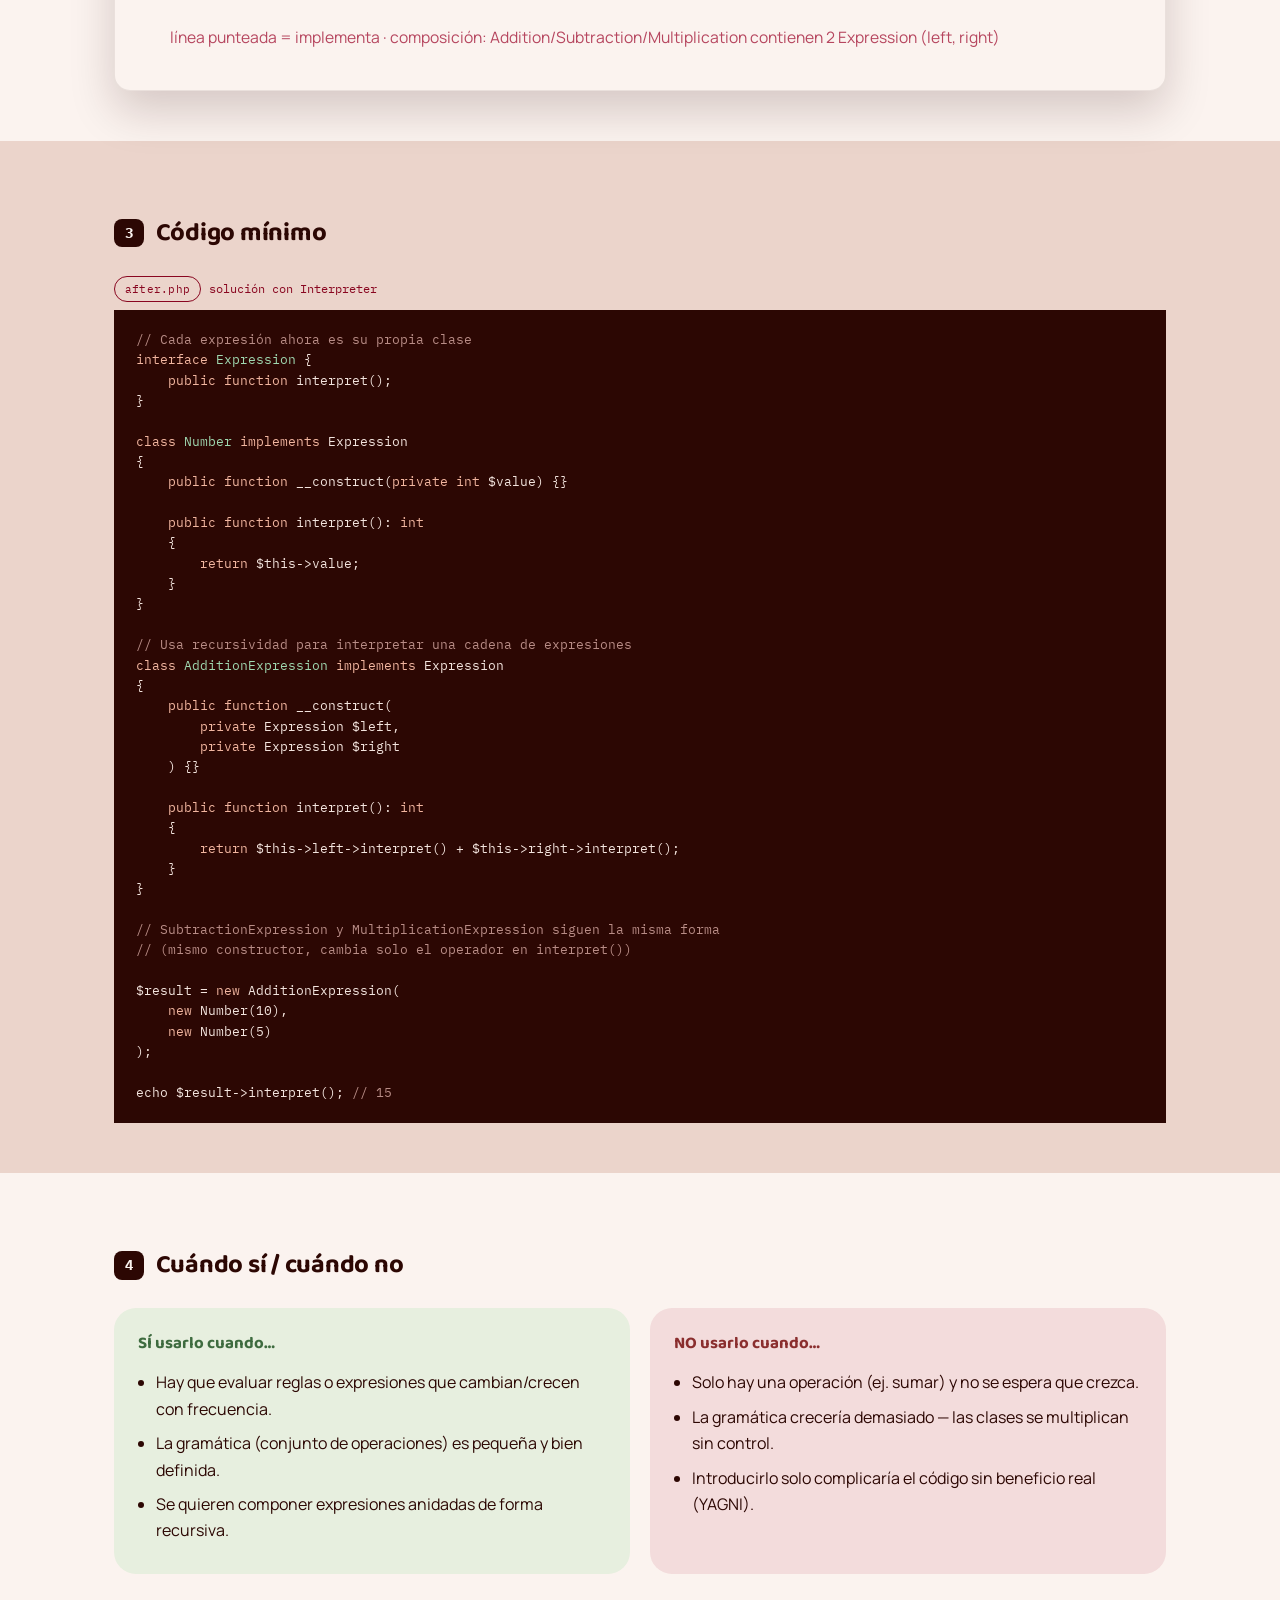
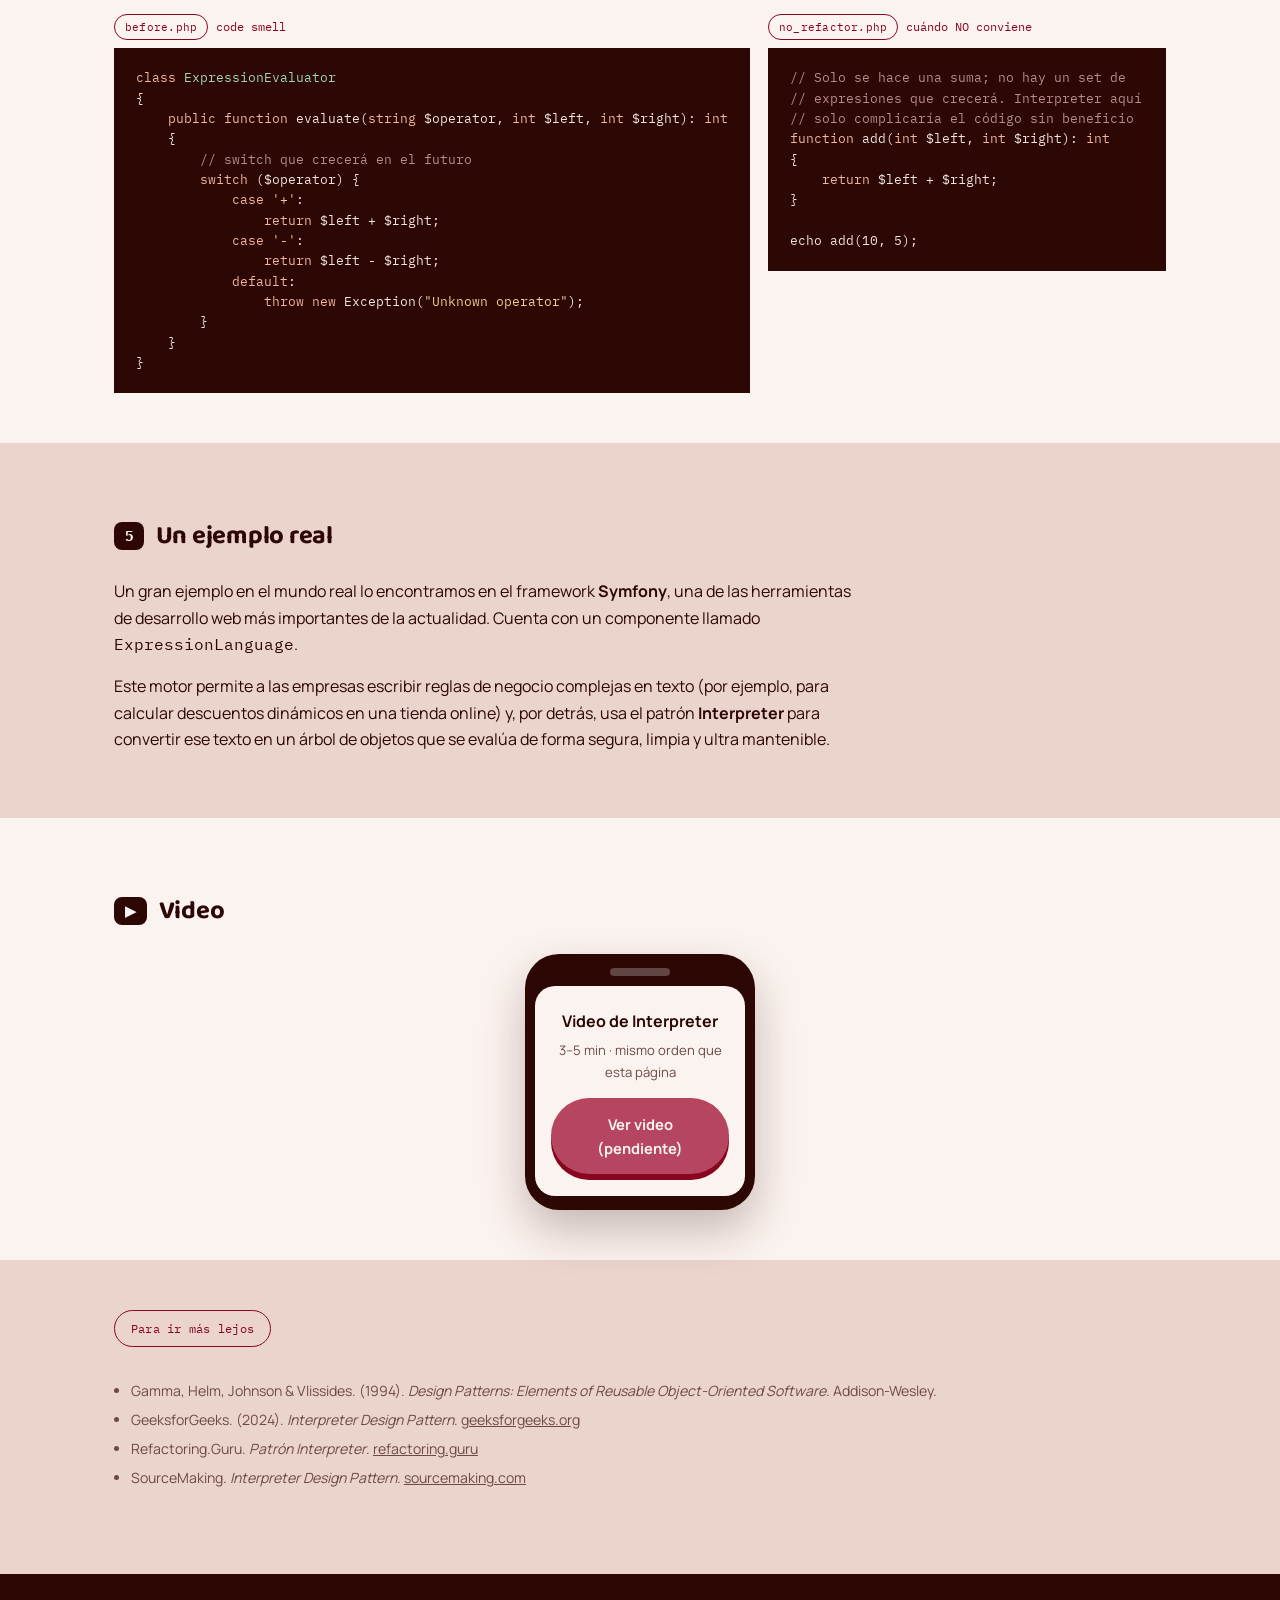
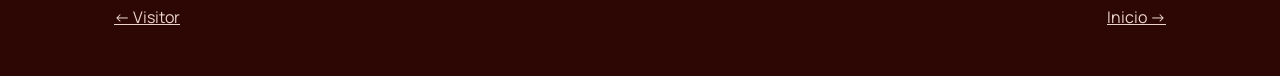
==== commit 7db001a9: "Agregando videos de los patrones" ====
--- a/interpreter.html
+++ b/interpreter.html
@@ -266,17 +266,23 @@
   </section>
 
   <section class="block">
-    <div class="wrap">
-      <h2><span class="idx">5</span> Un ejemplo real</h2>
-      <div class="pending">
-        <span class="flag">Pendiente</span>
-        <p><strong>Falta el ejemplo real de Interpreter.</strong> Tiene que ser verificable, no inventado.</p>
-        <p class="howto">Pistas de dónde buscar: motores de expresiones regulares, parsers de
-          fórmulas tipo Excel, query builders de un SDK, o motores de reglas de negocio (rule
-          engines). Cuando lo tengan, reemplacen este bloque por 1–2 párrafos citando la fuente.</p>
-      </div>
-    </div>
-  </section>
+  <div class="wrap">
+    <h2><span class="idx">5</span> Un ejemplo real</h2>
+    <div class="body">
+      <p>
+        Un gran ejemplo en el mundo real lo encontramos en el framework <strong>Symfony</strong>, 
+        una de las herramientas de desarrollo web más importantes de la actualidad. Cuenta con un 
+        componente llamado <code>ExpressionLanguage</code>.
+      </p>
+      <p>
+        Este motor permite a las empresas escribir reglas de negocio complejas en texto (por ejemplo, 
+        para calcular descuentos dinámicos en una tienda online) y, por detrás, usa el patrón 
+        <strong>Interpreter</strong> para convertir ese texto en un árbol de objetos que se evalúa de 
+        forma segura, limpia y ultra mantenible.
+      </p>
+    </div>
+  </div>
+</section>
 
   <section class="block tint">
     <div class="wrap">
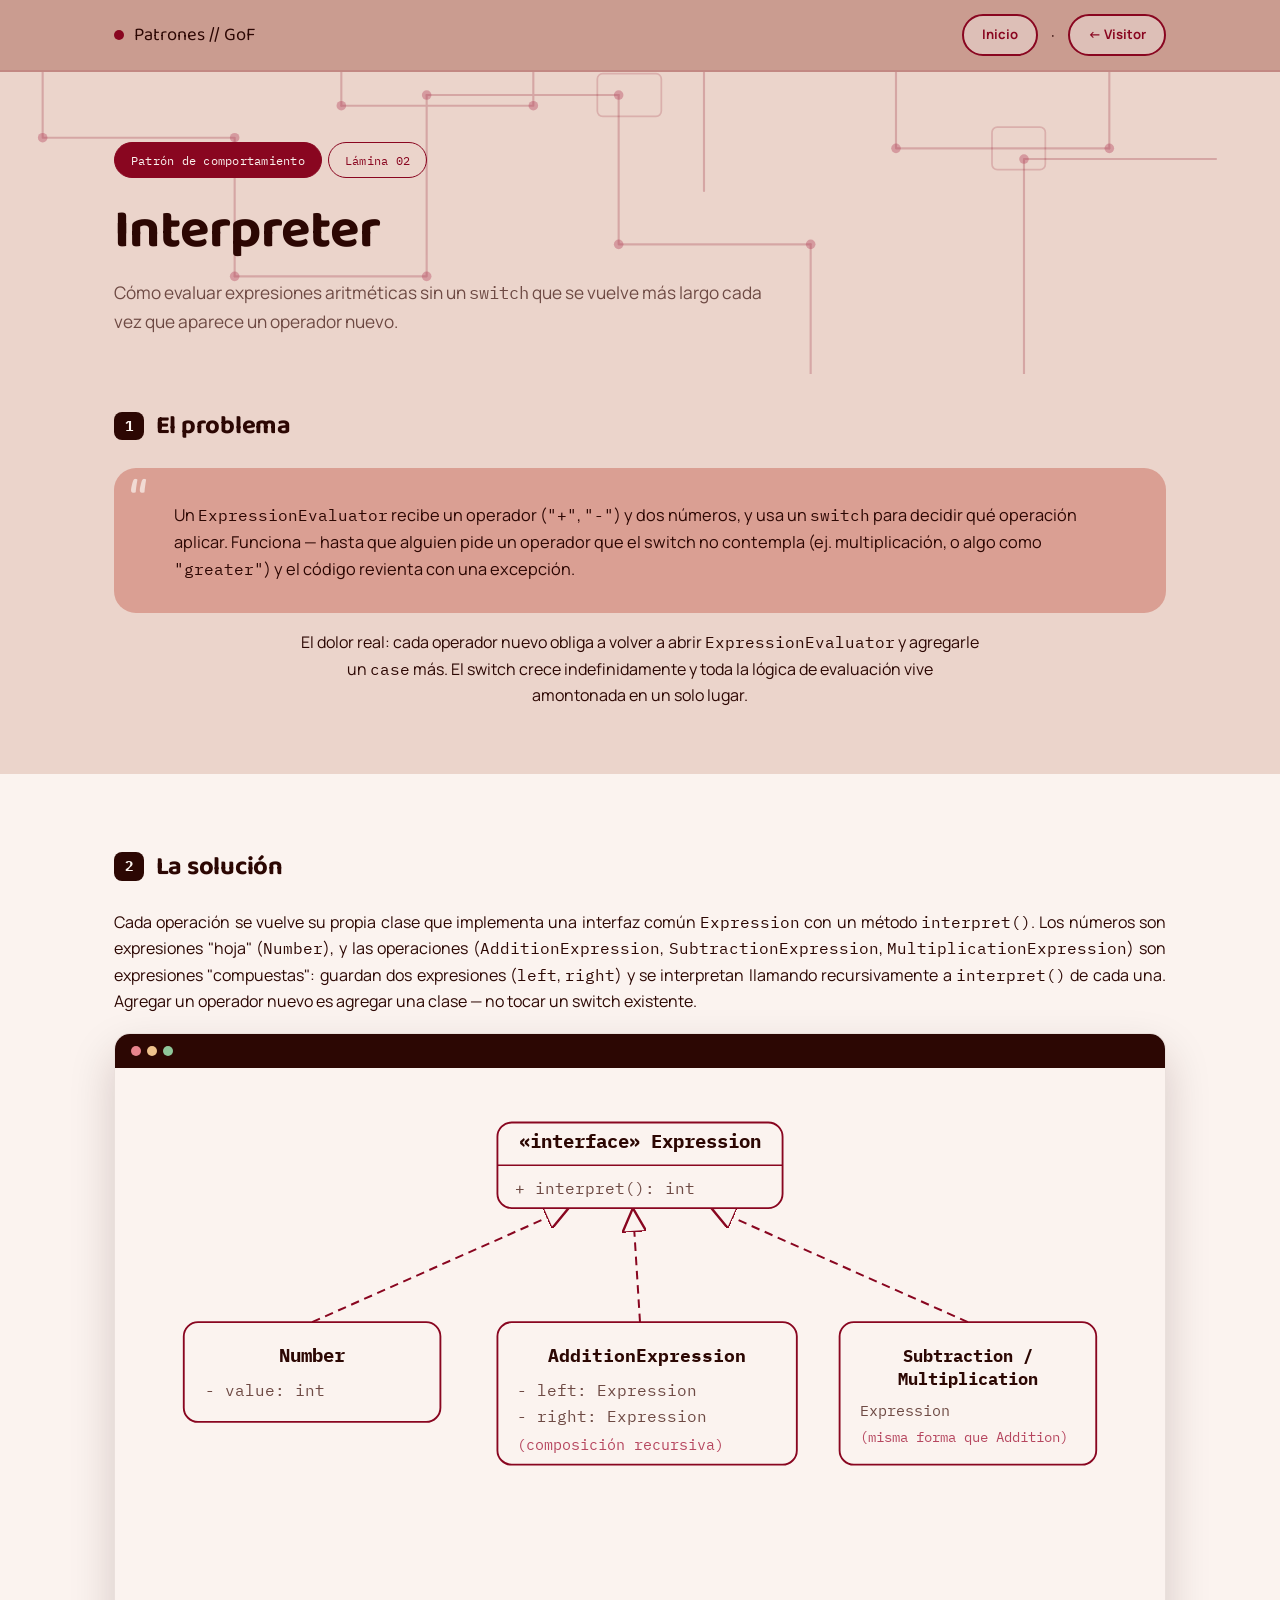
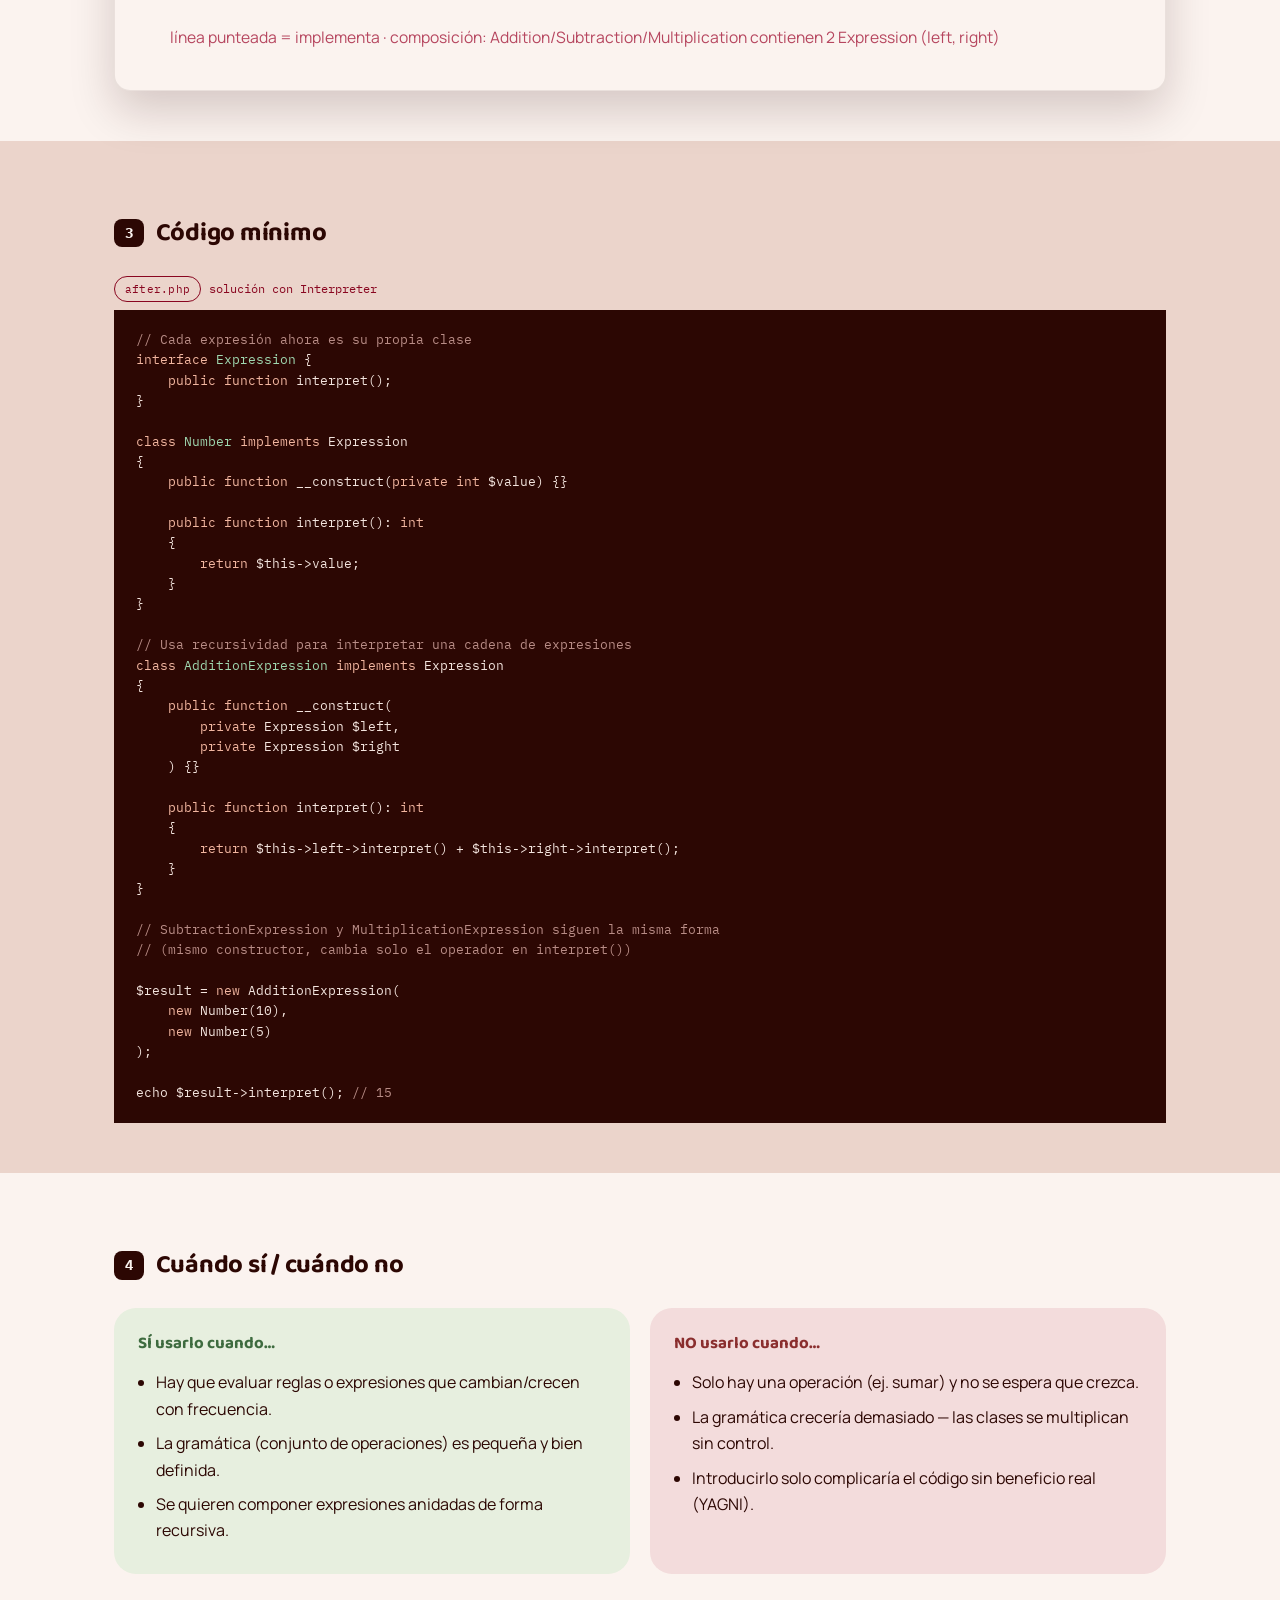
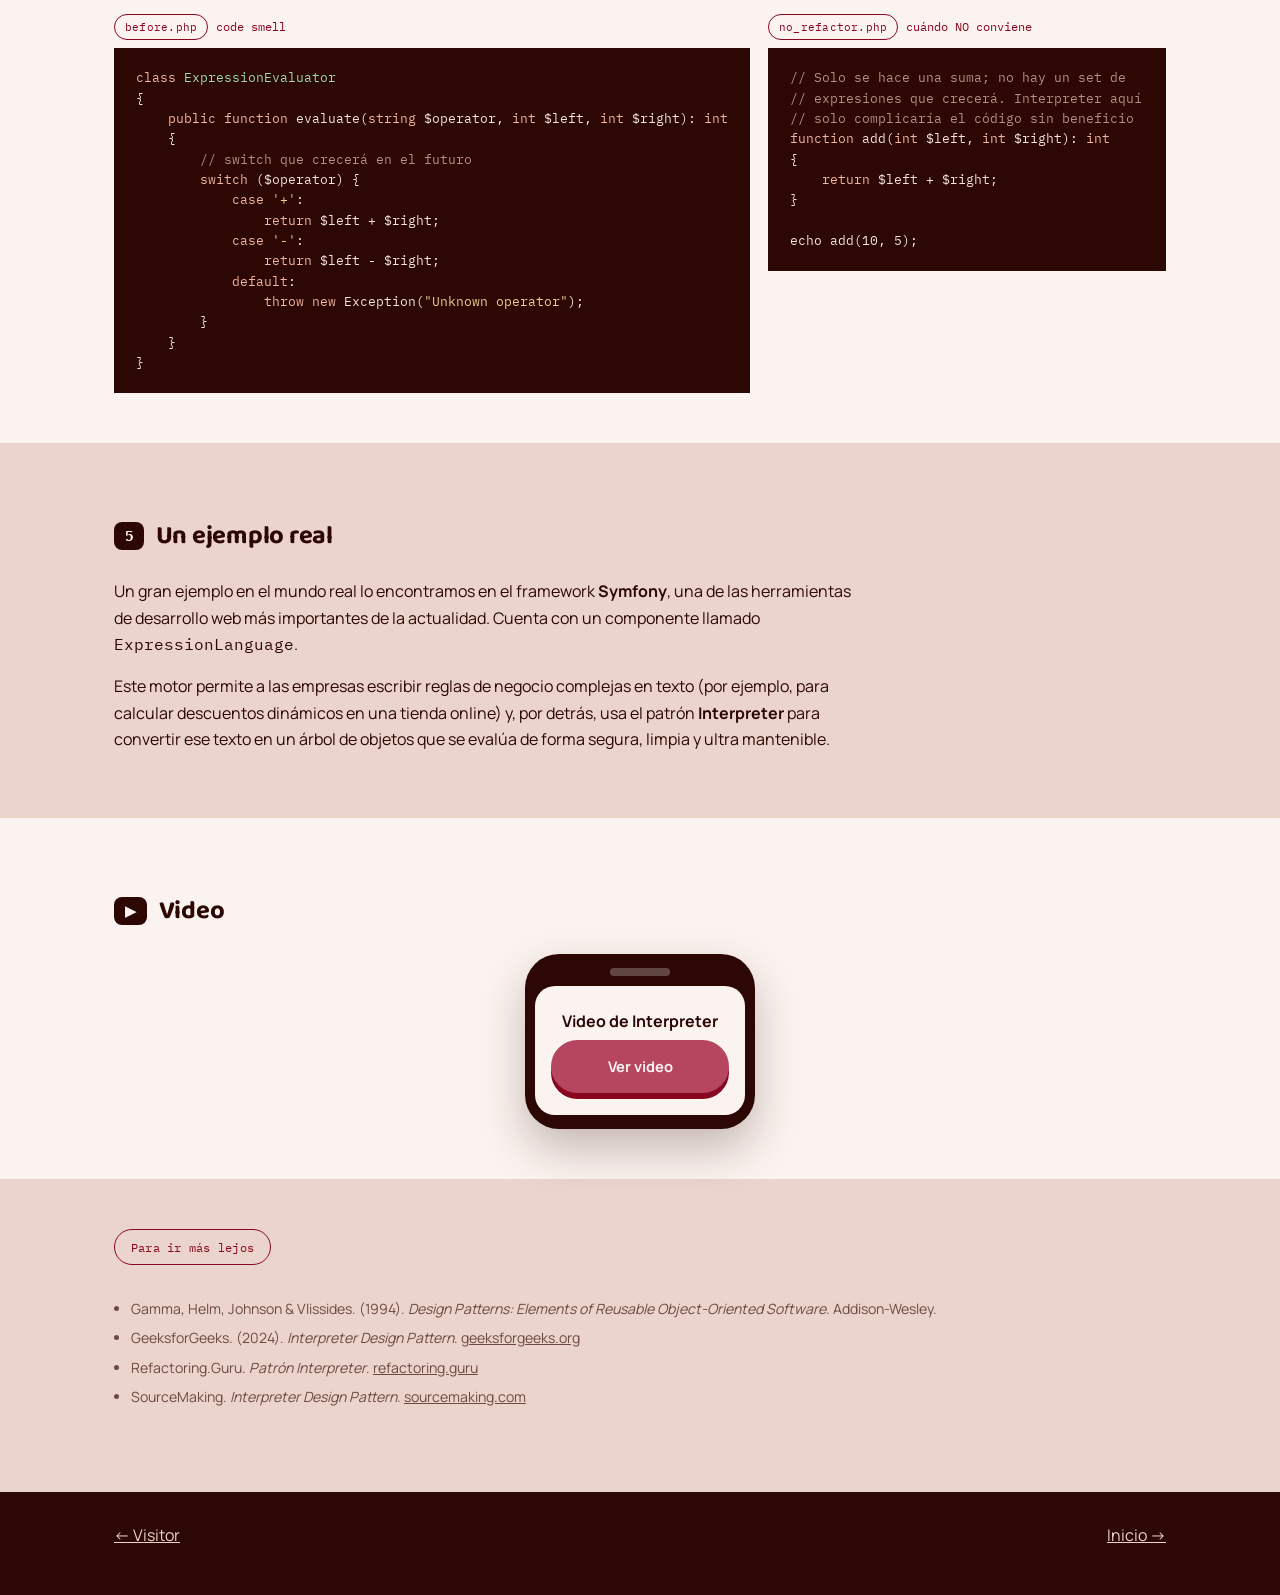
==== commit ec02ed59: "Arreglando detalles" ====
--- a/interpreter.html
+++ b/interpreter.html
@@ -292,9 +292,7 @@
           <div class="notch"></div>
           <div class="screen">
             <strong>Video de Interpreter</strong>
-            <span>3–5 min · mismo orden que esta página</span>
-            <!-- PENDIENTE: reemplazar href="#" por el link real -->
-            <a class="btn primary" href="#" target="_blank" rel="noopener" style="width:100%; justify-content:center;">Ver video (pendiente)</a>
+            <a class="btn primary" href="videos/video-interpreter_bynj0EXU.mp4" target="_blank" rel="noopener" style="width:100%; justify-content:center;">Ver video</a>
           </div>
         </div>
       </div>
